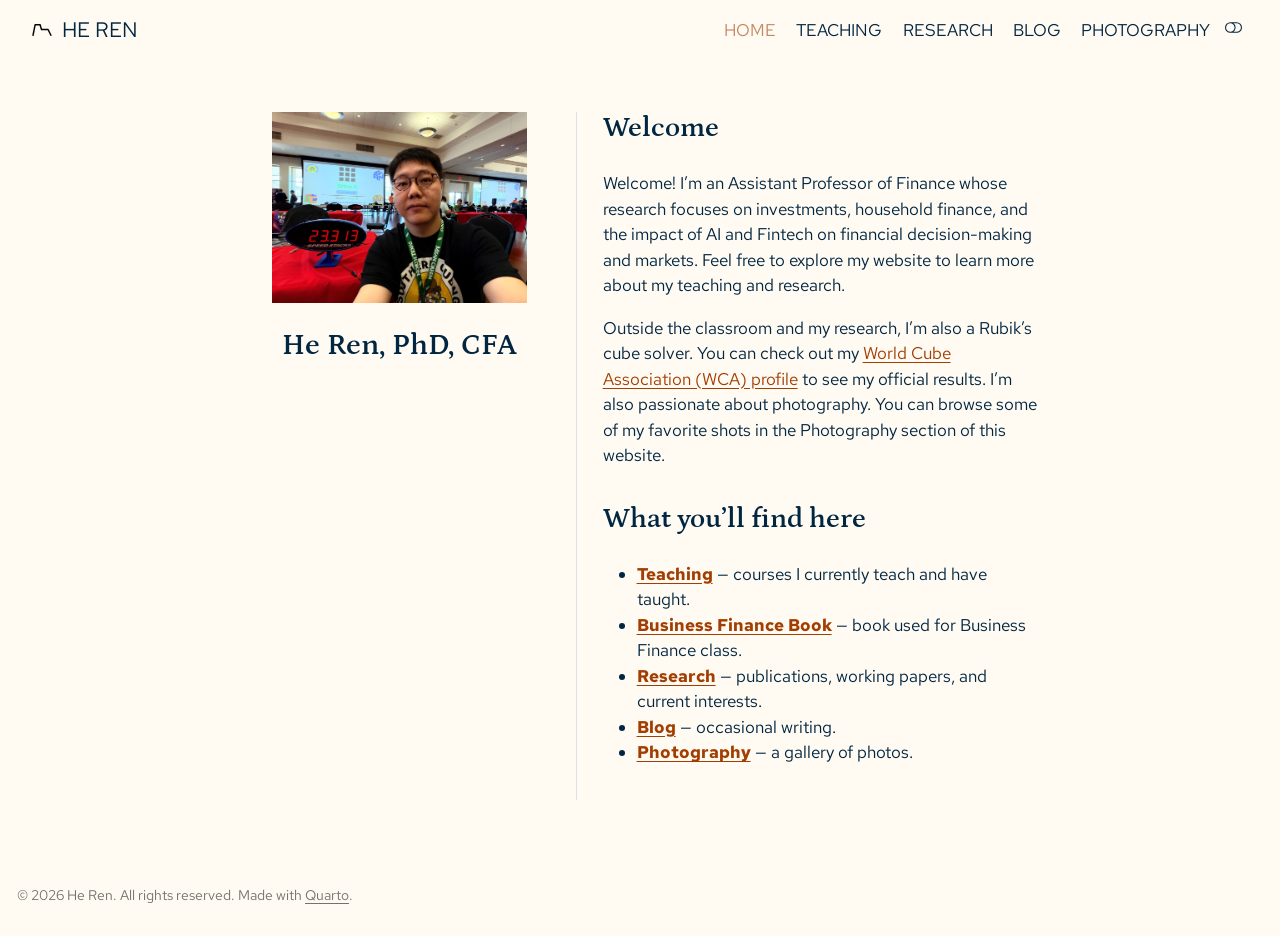
==== index.html @ 0f3c85c9 "Built site for gh-pages" ====
<!DOCTYPE html>
<html xmlns="http://www.w3.org/1999/xhtml" lang="en" xml:lang="en"><head>

<meta charset="utf-8">
<meta name="generator" content="quarto-1.9.37">

<meta name="viewport" content="width=device-width, initial-scale=1.0, user-scalable=yes">


<title>He Ren, PhD, CFA – HE REN</title>
<style>
/* Default styles provided by pandoc.
** See https://pandoc.org/MANUAL.html#variables-for-html for config info.
*/
code{white-space: pre-wrap;}
span.smallcaps{font-variant: small-caps;}
div.columns{display: flex; gap: min(4vw, 1.5em);}
div.column{flex: auto; overflow-x: auto;}
div.hanging-indent{margin-left: 1.5em; text-indent: -1.5em;}
ul.task-list{list-style: none;}
ul.task-list li input[type="checkbox"] {
  width: 0.8em;
  margin: 0 0.8em 0.2em -1em; /* quarto-specific, see https://github.com/quarto-dev/quarto-cli/issues/4556 */ 
  vertical-align: middle;
}
</style>


<script src="site_libs/quarto-nav/quarto-nav.js"></script>
<script src="site_libs/quarto-nav/headroom.min.js"></script>
<script src="site_libs/clipboard/clipboard.min.js"></script>
<script src="site_libs/quarto-search/autocomplete.umd.js"></script>
<script src="site_libs/quarto-search/fuse.min.js"></script>
<script src="site_libs/quarto-search/quarto-search.js"></script>
<meta name="quarto:offset" content="./">
<link href="./images/acorn.svg" rel="icon" type="image/svg+xml">
<script src="site_libs/quarto-html/quarto.js" type="module"></script>
<script src="site_libs/quarto-html/tabsets/tabsets.js" type="module"></script>
<script src="site_libs/quarto-html/popper.min.js"></script>
<script src="site_libs/quarto-html/tippy.umd.min.js"></script>
<link href="site_libs/quarto-html/tippy.css" rel="stylesheet">
<link href="site_libs/quarto-html/quarto-syntax-highlighting-ea02be5fc9736d5e8f5ccf4f30b91c00.css" rel="stylesheet" class="quarto-color-scheme" id="quarto-text-highlighting-styles">
<link href="site_libs/quarto-html/quarto-syntax-highlighting-dark-c8143b2d1f2b146070c8066d8497462a.css" rel="stylesheet" class="quarto-color-scheme quarto-color-alternate" id="quarto-text-highlighting-styles">
<link href="site_libs/quarto-html/quarto-syntax-highlighting-ea02be5fc9736d5e8f5ccf4f30b91c00.css" rel="stylesheet" class="quarto-color-scheme-extra" id="quarto-text-highlighting-styles">
<script src="site_libs/bootstrap/bootstrap.min.js"></script>
<link href="site_libs/bootstrap/bootstrap-icons.css" rel="stylesheet">
<link href="site_libs/bootstrap/bootstrap-c9bde5fa88a6998081a2959fd191cdcc.min.css" rel="stylesheet" append-hash="true" class="quarto-color-scheme" id="quarto-bootstrap" data-mode="light">
<link href="site_libs/bootstrap/bootstrap-dark-0ec83daf90dcb234d54368d0283687d2.min.css" rel="stylesheet" append-hash="true" class="quarto-color-scheme quarto-color-alternate" id="quarto-bootstrap" data-mode="dark">
<link href="site_libs/bootstrap/bootstrap-c9bde5fa88a6998081a2959fd191cdcc.min.css" rel="stylesheet" append-hash="true" class="quarto-color-scheme-extra" id="quarto-bootstrap" data-mode="light">
<script id="quarto-search-options" type="application/json">{
  "location": "navbar",
  "copy-button": false,
  "collapse-after": 3,
  "panel-placement": "end",
  "type": "overlay",
  "limit": 50,
  "keyboard-shortcut": [
    "f",
    "/",
    "s"
  ],
  "show-item-context": false,
  "language": {
    "search-no-results-text": "No results",
    "search-matching-documents-text": "matching documents",
    "search-copy-link-title": "Copy link to search",
    "search-hide-matches-text": "Hide additional matches",
    "search-more-match-text": "more match in this document",
    "search-more-matches-text": "more matches in this document",
    "search-clear-button-title": "Clear",
    "search-text-placeholder": "",
    "search-detached-cancel-button-title": "Cancel",
    "search-submit-button-title": "Submit",
    "search-label": "Search"
  }
}</script>
<link rel="preconnect" href="https://fonts.googleapis.com">
<link rel="preconnect" href="https://fonts.gstatic.com" crossorigin="">
<link href="https://fonts.googleapis.com/css2?family=Petrona:wght@400;500;700&amp;family=Red+Hat+Text:wght@400;500;700&amp;family=B612+Mono&amp;display=swap" rel="stylesheet">


<link rel="stylesheet" href="styles/styles.css">
</head>

<body class="nav-fixed fullcontent quarto-light"><script id="quarto-html-before-body" type="application/javascript">
    const toggleBodyColorMode = (bsSheetEl) => {
      const mode = bsSheetEl.getAttribute("data-mode");
      const bodyEl = window.document.querySelector("body");
      if (mode === "dark") {
        bodyEl.classList.add("quarto-dark");
        bodyEl.classList.remove("quarto-light");
      } else {
        bodyEl.classList.add("quarto-light");
        bodyEl.classList.remove("quarto-dark");
      }
    }
    const toggleBodyColorPrimary = () => {
      const bsSheetEl = window.document.querySelector("link#quarto-bootstrap:not([rel=disabled-stylesheet])");
      if (bsSheetEl) {
        toggleBodyColorMode(bsSheetEl);
      }
    }
    const setColorSchemeToggle = (alternate) => {
      const toggles = window.document.querySelectorAll('.quarto-color-scheme-toggle');
      for (let i=0; i < toggles.length; i++) {
        const toggle = toggles[i];
        if (toggle) {
          if (alternate) {
            toggle.classList.add("alternate");
          } else {
            toggle.classList.remove("alternate");
          }
        }
      }
    };
    const toggleColorMode = (alternate) => {
      // Switch the stylesheets
      const primaryStylesheets = window.document.querySelectorAll('link.quarto-color-scheme:not(.quarto-color-alternate)');
      const alternateStylesheets = window.document.querySelectorAll('link.quarto-color-scheme.quarto-color-alternate');
      manageTransitions('#quarto-margin-sidebar .nav-link', false);
      if (alternate) {
        // note: dark is layered on light, we don't disable primary!
        enableStylesheet(alternateStylesheets);
        for (const sheetNode of alternateStylesheets) {
          if (sheetNode.id === "quarto-bootstrap") {
            toggleBodyColorMode(sheetNode);
          }
        }
      } else {
        disableStylesheet(alternateStylesheets);
        enableStylesheet(primaryStylesheets)
        toggleBodyColorPrimary();
      }
      manageTransitions('#quarto-margin-sidebar .nav-link', true);
      // Switch the toggles
      setColorSchemeToggle(alternate)
      // Hack to workaround the fact that safari doesn't
      // properly recolor the scrollbar when toggling (#1455)
      if (navigator.userAgent.indexOf('Safari') > 0 && navigator.userAgent.indexOf('Chrome') == -1) {
        manageTransitions("body", false);
        window.scrollTo(0, 1);
        setTimeout(() => {
          window.scrollTo(0, 0);
          manageTransitions("body", true);
        }, 40);
      }
    }
    const disableStylesheet = (stylesheets) => {
      for (let i=0; i < stylesheets.length; i++) {
        const stylesheet = stylesheets[i];
        stylesheet.rel = 'disabled-stylesheet';
      }
    }
    const enableStylesheet = (stylesheets) => {
      for (let i=0; i < stylesheets.length; i++) {
        const stylesheet = stylesheets[i];
        if(stylesheet.rel !== 'stylesheet') { // for Chrome, which will still FOUC without this check
          stylesheet.rel = 'stylesheet';
        }
      }
    }
    const manageTransitions = (selector, allowTransitions) => {
      const els = window.document.querySelectorAll(selector);
      for (let i=0; i < els.length; i++) {
        const el = els[i];
        if (allowTransitions) {
          el.classList.remove('notransition');
        } else {
          el.classList.add('notransition');
        }
      }
    }
    const isFileUrl = () => {
      return window.location.protocol === 'file:';
    }
    const hasAlternateSentinel = () => {
      let styleSentinel = getColorSchemeSentinel();
      if (styleSentinel !== null) {
        return styleSentinel === "alternate";
      } else {
        return false;
      }
    }
    const setStyleSentinel = (alternate) => {
      const value = alternate ? "alternate" : "default";
      if (!isFileUrl()) {
        window.localStorage.setItem("quarto-color-scheme", value);
      } else {
        localAlternateSentinel = value;
      }
    }
    const getColorSchemeSentinel = () => {
      if (!isFileUrl()) {
        const storageValue = window.localStorage.getItem("quarto-color-scheme");
        return storageValue != null ? storageValue : localAlternateSentinel;
      } else {
        return localAlternateSentinel;
      }
    }
    const toggleGiscusIfUsed = (isAlternate, darkModeDefault) => {
      const baseTheme = document.querySelector('#giscus-base-theme')?.value ?? 'light';
      const alternateTheme = document.querySelector('#giscus-alt-theme')?.value ?? 'dark';
      let newTheme = '';
      if(authorPrefersDark) {
        newTheme = isAlternate ? baseTheme : alternateTheme;
      } else {
        newTheme = isAlternate ? alternateTheme : baseTheme;
      }
      const changeGiscusTheme = () => {
        // From: https://github.com/giscus/giscus/issues/336
        const sendMessage = (message) => {
          const iframe = document.querySelector('iframe.giscus-frame');
          if (!iframe) return;
          iframe.contentWindow.postMessage({ giscus: message }, 'https://giscus.app');
        }
        sendMessage({
          setConfig: {
            theme: newTheme
          }
        });
      }
      const isGiscussLoaded = window.document.querySelector('iframe.giscus-frame') !== null;
      if (isGiscussLoaded) {
        changeGiscusTheme();
      }
    };
    const authorPrefersDark = false;
    const darkModeDefault = authorPrefersDark;
      document.querySelector('link#quarto-text-highlighting-styles.quarto-color-scheme-extra').rel = 'disabled-stylesheet';
      document.querySelector('link#quarto-bootstrap.quarto-color-scheme-extra').rel = 'disabled-stylesheet';
    let localAlternateSentinel = darkModeDefault ? 'alternate' : 'default';
    // Dark / light mode switch
    window.quartoToggleColorScheme = () => {
      // Read the current dark / light value
      let toAlternate = !hasAlternateSentinel();
      toggleColorMode(toAlternate);
      setStyleSentinel(toAlternate);
      toggleGiscusIfUsed(toAlternate, darkModeDefault);
      window.dispatchEvent(new Event('resize'));
    };
    // Switch to dark mode if need be
    if (hasAlternateSentinel()) {
      toggleColorMode(true);
    } else {
      toggleColorMode(false);
    }
  </script>

<div id="quarto-search-results"></div>
  <header id="quarto-header" class="headroom fixed-top">
    <nav class="navbar navbar-expand-lg " data-bs-theme="dark">
      <div class="navbar-container container-fluid">
      <div class="navbar-brand-container mx-auto">
    <a href="./index.html" class="navbar-brand navbar-brand-logo">
    <img src="./images/acorn.svg" alt="" class="navbar-logo light-content">
    <img src="./images/acorn.svg" alt="" class="navbar-logo dark-content">
    </a>
    <a class="navbar-brand" href="./index.html">
    <span class="navbar-title">HE REN</span>
    </a>
  </div>
            <div id="quarto-search" class="" title="Search"></div>
          <button class="navbar-toggler" type="button" data-bs-toggle="collapse" data-bs-target="#navbarCollapse" aria-controls="navbarCollapse" role="menu" aria-expanded="false" aria-label="Toggle navigation" onclick="if (window.quartoToggleHeadroom) { window.quartoToggleHeadroom(); }">
  <span class="navbar-toggler-icon"></span>
</button>
          <div class="collapse navbar-collapse" id="navbarCollapse">
            <ul class="navbar-nav navbar-nav-scroll ms-auto">
  <li class="nav-item">
    <a class="nav-link active" href="./index.html" aria-current="page"> 
<span class="menu-text">HOME</span></a>
  </li>  
  <li class="nav-item">
    <a class="nav-link" href="./teaching.html"> 
<span class="menu-text">TEACHING</span></a>
  </li>  
  <li class="nav-item">
    <a class="nav-link" href="./research.html"> 
<span class="menu-text">RESEARCH</span></a>
  </li>  
  <li class="nav-item">
    <a class="nav-link" href="./blog/index.html"> 
<span class="menu-text">BLOG</span></a>
  </li>  
  <li class="nav-item">
    <a class="nav-link" href="./photography.html"> 
<span class="menu-text">PHOTOGRAPHY</span></a>
  </li>  
</ul>
          </div> <!-- /navcollapse -->
            <div class="quarto-navbar-tools">
  <a href="" class="quarto-color-scheme-toggle quarto-navigation-tool  px-1" onclick="window.quartoToggleColorScheme(); return false;" title="Toggle dark mode"><i class="bi"></i></a>
</div>
      </div> <!-- /container-fluid -->
    </nav>
</header>
<!-- content -->
<div id="quarto-content" class="quarto-container page-columns page-rows-contents page-layout-article page-navbar">
<!-- sidebar -->
<!-- margin-sidebar -->
    
<!-- main -->
<div class="quarto-about-trestles">
  <div class="about-entity">
    <img src="images/profile.jpeg" class="about-image
  rectangle " style="width: 15em;">
<header id="title-block-header" class="quarto-title-block default">
<div class="quarto-title">
<h1 class="title">He Ren, PhD, CFA</h1>
</div>
<div class="quarto-title-meta">
  </div>
</header>
    <div class="about-links">
  <a href="https://github.com/imrenhe" class="about-link" rel="" target="">
    <i class="bi bi-github"></i>
     <span class="about-link-text"></span>
  </a>
  <a href="https://scholar.google.com/citations?user=POuWIfYAAAAJ&amp;hl=en" class="about-link" rel="" target="">
    <i class="bi bi-mortarboard-fill"></i>
     <span class="about-link-text"></span>
  </a>
</div>
  </div>
  <div class="about-contents"><main class="content" id="quarto-document-content">

<section id="welcome" class="level2">
<h2 data-anchor-id="welcome">Welcome</h2>
<p>Welcome! I’m an Assistant Professor of Finance whose research focuses on investments, household finance, and the impact of AI and Fintech on financial decision-making and markets. Feel free to explore my website to learn more about my teaching and research.</p>
<p>Outside the classroom and my research, I’m also a Rubik’s cube solver. You can check out my <a href="https://www.worldcubeassociation.org/persons/2025RENH02" target="_blank" rel="noopener">World Cube Association (WCA) profile</a> to see my official results. I’m also passionate about photography. You can browse some of my favorite shots in the Photography section of this website.</p>
</section>
<section id="what-youll-find-here" class="level2">
<h2 data-anchor-id="what-youll-find-here">What you’ll find here</h2>
<ul>
<li><a href="./teaching.html"><strong>Teaching</strong></a> — courses I currently teach and have taught.</li>
<li><a href="https://imrenhe.github.io/fin3053-business-finance-book/" target="_blank" rel="noopener"><strong>Business Finance Book</strong></a> — book used for Business Finance class.</li>
<li><a href="./research.html"><strong>Research</strong></a> — publications, working papers, and current interests.</li>
<li><a href="./blog/index.html"><strong>Blog</strong></a> — occasional writing.</li>
<li><a href="./photography.html"><strong>Photography</strong></a> — a gallery of photos.</li>
</ul>


</section>
</main></div>
</div>
 <!-- /main -->
<script id="quarto-html-after-body" type="application/javascript">
  window.document.addEventListener("DOMContentLoaded", function (event) {
    // Ensure there is a toggle, if there isn't float one in the top right
    if (window.document.querySelector('.quarto-color-scheme-toggle') === null) {
      const a = window.document.createElement('a');
      a.classList.add('top-right');
      a.classList.add('quarto-color-scheme-toggle');
      a.href = "";
      a.onclick = function() { try { window.quartoToggleColorScheme(); } catch {} return false; };
      const i = window.document.createElement("i");
      i.classList.add('bi');
      a.appendChild(i);
      window.document.body.appendChild(a);
    }
    setColorSchemeToggle(hasAlternateSentinel())
    const isCodeAnnotation = (el) => {
      for (const clz of el.classList) {
        if (clz.startsWith('code-annotation-')) {                     
          return true;
        }
      }
      return false;
    }
    const onCopySuccess = function(e) {
      // button target
      const button = e.trigger;
      // don't keep focus
      button.blur();
      // flash "checked"
      button.classList.add('code-copy-button-checked');
      var currentTitle = button.getAttribute("title");
      button.setAttribute("title", "Copied!");
      let tooltip;
      if (window.bootstrap) {
        button.setAttribute("data-bs-toggle", "tooltip");
        button.setAttribute("data-bs-placement", "left");
        button.setAttribute("data-bs-title", "Copied!");
        tooltip = new bootstrap.Tooltip(button, 
          { trigger: "manual", 
            customClass: "code-copy-button-tooltip",
            offset: [0, -8]});
        tooltip.show();    
      }
      setTimeout(function() {
        if (tooltip) {
          tooltip.hide();
          button.removeAttribute("data-bs-title");
          button.removeAttribute("data-bs-toggle");
          button.removeAttribute("data-bs-placement");
        }
        button.setAttribute("title", currentTitle);
        button.classList.remove('code-copy-button-checked');
      }, 1000);
      // clear code selection
      e.clearSelection();
    }
    const getTextToCopy = function(trigger) {
      const outerScaffold = trigger.parentElement.cloneNode(true);
      const codeEl = outerScaffold.querySelector('code');
      for (const childEl of codeEl.children) {
        if (isCodeAnnotation(childEl)) {
          childEl.remove();
        }
      }
      return codeEl.innerText;
    }
    const clipboard = new window.ClipboardJS('.code-copy-button:not([data-in-quarto-modal])', {
      text: getTextToCopy
    });
    clipboard.on('success', onCopySuccess);
    if (window.document.getElementById('quarto-embedded-source-code-modal')) {
      const clipboardModal = new window.ClipboardJS('.code-copy-button[data-in-quarto-modal]', {
        text: getTextToCopy,
        container: window.document.getElementById('quarto-embedded-source-code-modal')
      });
      clipboardModal.on('success', onCopySuccess);
    }
      var localhostRegex = new RegExp(/^(?:http|https):\/\/localhost\:?[0-9]*\//);
      var mailtoRegex = new RegExp(/^mailto:/);
        var filterRegex = new RegExp("https:\/\/imrenhe\.github\.io");
      var isInternal = (href) => {
          return filterRegex.test(href) || localhostRegex.test(href) || mailtoRegex.test(href);
      }
      // Inspect non-navigation links and adorn them if external
     var links = window.document.querySelectorAll('a[href]:not(.nav-link):not(.navbar-brand):not(.toc-action):not(.sidebar-link):not(.sidebar-item-toggle):not(.pagination-link):not(.no-external):not([aria-hidden]):not(.dropdown-item):not(.quarto-navigation-tool):not(.about-link)');
      for (var i=0; i<links.length; i++) {
        const link = links[i];
        if (!isInternal(link.href)) {
          // undo the damage that might have been done by quarto-nav.js in the case of
          // links that we want to consider external
          if (link.dataset.originalHref !== undefined) {
            link.href = link.dataset.originalHref;
          }
        }
      }
    function tippyHover(el, contentFn, onTriggerFn, onUntriggerFn) {
      const config = {
        allowHTML: true,
        maxWidth: 500,
        delay: 100,
        arrow: false,
        appendTo: function(el) {
            return el.parentElement;
        },
        interactive: true,
        interactiveBorder: 10,
        theme: 'quarto',
        placement: 'bottom-start',
      };
      if (contentFn) {
        config.content = contentFn;
      }
      if (onTriggerFn) {
        config.onTrigger = onTriggerFn;
      }
      if (onUntriggerFn) {
        config.onUntrigger = onUntriggerFn;
      }
      window.tippy(el, config); 
    }
    const noterefs = window.document.querySelectorAll('a[role="doc-noteref"]');
    for (var i=0; i<noterefs.length; i++) {
      const ref = noterefs[i];
      tippyHover(ref, function() {
        // use id or data attribute instead here
        let href = ref.getAttribute('data-footnote-href') || ref.getAttribute('href');
        try { href = new URL(href).hash; } catch {}
        const id = href.replace(/^#\/?/, "");
        const note = window.document.getElementById(id);
        if (note) {
          return note.innerHTML;
        } else {
          return "";
        }
      });
    }
    const xrefs = window.document.querySelectorAll('a.quarto-xref');
    const processXRef = (id, note) => {
      // Strip column container classes
      const stripColumnClz = (el) => {
        el.classList.remove("page-full", "page-columns");
        if (el.children) {
          for (const child of el.children) {
            stripColumnClz(child);
          }
        }
      }
      stripColumnClz(note)
      if (id === null || id.startsWith('sec-')) {
        // Special case sections, only their first couple elements
        const container = document.createElement("div");
        if (note.children && note.children.length > 2) {
          container.appendChild(note.children[0].cloneNode(true));
          for (let i = 1; i < note.children.length; i++) {
            const child = note.children[i];
            if (child.tagName === "P" && child.innerText === "") {
              continue;
            } else {
              container.appendChild(child.cloneNode(true));
              break;
            }
          }
          if (window.Quarto?.typesetMath) {
            window.Quarto.typesetMath(container);
          }
          return container.innerHTML
        } else {
          if (window.Quarto?.typesetMath) {
            window.Quarto.typesetMath(note);
          }
          return note.innerHTML;
        }
      } else {
        // Remove any anchor links if they are present
        const anchorLink = note.querySelector('a.anchorjs-link');
        if (anchorLink) {
          anchorLink.remove();
        }
        if (window.Quarto?.typesetMath) {
          window.Quarto.typesetMath(note);
        }
        if (note.classList.contains("callout")) {
          return note.outerHTML;
        } else {
          return note.innerHTML;
        }
      }
    }
    for (var i=0; i<xrefs.length; i++) {
      const xref = xrefs[i];
      tippyHover(xref, undefined, function(instance) {
        instance.disable();
        let url = xref.getAttribute('href');
        let hash = undefined; 
        if (url.startsWith('#')) {
          hash = url;
        } else {
          try { hash = new URL(url).hash; } catch {}
        }
        if (hash) {
          const id = hash.replace(/^#\/?/, "");
          const note = window.document.getElementById(id);
          if (note !== null) {
            try {
              const html = processXRef(id, note.cloneNode(true));
              instance.setContent(html);
            } finally {
              instance.enable();
              instance.show();
            }
          } else {
            // See if we can fetch this
            fetch(url.split('#')[0])
            .then(res => res.text())
            .then(html => {
              const parser = new DOMParser();
              const htmlDoc = parser.parseFromString(html, "text/html");
              const note = htmlDoc.getElementById(id);
              if (note !== null) {
                const html = processXRef(id, note);
                instance.setContent(html);
              } 
            }).finally(() => {
              instance.enable();
              instance.show();
            });
          }
        } else {
          // See if we can fetch a full url (with no hash to target)
          // This is a special case and we should probably do some content thinning / targeting
          fetch(url)
          .then(res => res.text())
          .then(html => {
            const parser = new DOMParser();
            const htmlDoc = parser.parseFromString(html, "text/html");
            const note = htmlDoc.querySelector('main.content');
            if (note !== null) {
              // This should only happen for chapter cross references
              // (since there is no id in the URL)
              // remove the first header
              if (note.children.length > 0 && note.children[0].tagName === "HEADER") {
                note.children[0].remove();
              }
              const html = processXRef(null, note);
              instance.setContent(html);
            } 
          }).finally(() => {
            instance.enable();
            instance.show();
          });
        }
      }, function(instance) {
      });
    }
        let selectedAnnoteEl;
        const selectorForAnnotation = ( cell, annotation) => {
          let cellAttr = 'data-code-cell="' + cell + '"';
          let lineAttr = 'data-code-annotation="' +  annotation + '"';
          const selector = 'span[' + cellAttr + '][' + lineAttr + ']';
          return selector;
        }
        const selectCodeLines = (annoteEl) => {
          const doc = window.document;
          const targetCell = annoteEl.getAttribute("data-target-cell");
          const targetAnnotation = annoteEl.getAttribute("data-target-annotation");
          const annoteSpan = window.document.querySelector(selectorForAnnotation(targetCell, targetAnnotation));
          const lines = annoteSpan.getAttribute("data-code-lines").split(",");
          const lineIds = lines.map((line) => {
            return targetCell + "-" + line;
          })
          let top = null;
          let height = null;
          let parent = null;
          if (lineIds.length > 0) {
              //compute the position of the single el (top and bottom and make a div)
              const el = window.document.getElementById(lineIds[0]);
              top = el.offsetTop;
              height = el.offsetHeight;
              parent = el.parentElement.parentElement;
            if (lineIds.length > 1) {
              const lastEl = window.document.getElementById(lineIds[lineIds.length - 1]);
              const bottom = lastEl.offsetTop + lastEl.offsetHeight;
              height = bottom - top;
            }
            if (top !== null && height !== null && parent !== null) {
              // cook up a div (if necessary) and position it 
              let div = window.document.getElementById("code-annotation-line-highlight");
              if (div === null) {
                div = window.document.createElement("div");
                div.setAttribute("id", "code-annotation-line-highlight");
                div.style.position = 'absolute';
                parent.appendChild(div);
              }
              div.style.top = top - 2 + "px";
              div.style.height = height + 4 + "px";
              div.style.left = 0;
              let gutterDiv = window.document.getElementById("code-annotation-line-highlight-gutter");
              if (gutterDiv === null) {
                gutterDiv = window.document.createElement("div");
                gutterDiv.setAttribute("id", "code-annotation-line-highlight-gutter");
                gutterDiv.style.position = 'absolute';
                const codeCell = window.document.getElementById(targetCell);
                const gutter = codeCell.querySelector('.code-annotation-gutter');
                gutter.appendChild(gutterDiv);
              }
              gutterDiv.style.top = top - 2 + "px";
              gutterDiv.style.height = height + 4 + "px";
            }
            selectedAnnoteEl = annoteEl;
          }
        };
        const unselectCodeLines = () => {
          const elementsIds = ["code-annotation-line-highlight", "code-annotation-line-highlight-gutter"];
          elementsIds.forEach((elId) => {
            const div = window.document.getElementById(elId);
            if (div) {
              div.remove();
            }
          });
          selectedAnnoteEl = undefined;
        };
          // Handle positioning of the toggle
      window.addEventListener(
        "resize",
        throttle(() => {
          elRect = undefined;
          if (selectedAnnoteEl) {
            selectCodeLines(selectedAnnoteEl);
          }
        }, 10)
      );
      function throttle(fn, ms) {
      let throttle = false;
      let timer;
        return (...args) => {
          if(!throttle) { // first call gets through
              fn.apply(this, args);
              throttle = true;
          } else { // all the others get throttled
              if(timer) clearTimeout(timer); // cancel #2
              timer = setTimeout(() => {
                fn.apply(this, args);
                timer = throttle = false;
              }, ms);
          }
        };
      }
        // Attach click handler to the DT
        const annoteDls = window.document.querySelectorAll('dt[data-target-cell]');
        for (const annoteDlNode of annoteDls) {
          annoteDlNode.addEventListener('click', (event) => {
            const clickedEl = event.target;
            if (clickedEl !== selectedAnnoteEl) {
              unselectCodeLines();
              const activeEl = window.document.querySelector('dt[data-target-cell].code-annotation-active');
              if (activeEl) {
                activeEl.classList.remove('code-annotation-active');
              }
              selectCodeLines(clickedEl);
              clickedEl.classList.add('code-annotation-active');
            } else {
              // Unselect the line
              unselectCodeLines();
              clickedEl.classList.remove('code-annotation-active');
            }
          });
        }
    const findCites = (el) => {
      const parentEl = el.parentElement;
      if (parentEl) {
        const cites = parentEl.dataset.cites;
        if (cites) {
          return {
            el,
            cites: cites.split(' ')
          };
        } else {
          return findCites(el.parentElement)
        }
      } else {
        return undefined;
      }
    };
    var bibliorefs = window.document.querySelectorAll('a[role="doc-biblioref"]');
    for (var i=0; i<bibliorefs.length; i++) {
      const ref = bibliorefs[i];
      const citeInfo = findCites(ref);
      if (citeInfo) {
        tippyHover(citeInfo.el, function() {
          var popup = window.document.createElement('div');
          citeInfo.cites.forEach(function(cite) {
            var citeDiv = window.document.createElement('div');
            citeDiv.classList.add('hanging-indent');
            citeDiv.classList.add('csl-entry');
            var biblioDiv = window.document.getElementById('ref-' + cite);
            if (biblioDiv) {
              citeDiv.innerHTML = biblioDiv.innerHTML;
            }
            popup.appendChild(citeDiv);
          });
          return popup.innerHTML;
        });
      }
    }
  });
  </script>
</div> <!-- /content -->
<footer class="footer">
  <div class="nav-footer">
    <div class="nav-footer-left">
<p>© 2026 He Ren. All rights reserved. Made with <a href="https://quarto.org">Quarto</a>.</p>
</div>   
    <div class="nav-footer-center">
      &nbsp;
    </div>
    <div class="nav-footer-right">
      <ul class="footer-items list-unstyled">
    <li class="nav-item compact">
    <a class="nav-link" href="https://github.com/imrenhe">
      <i class="bi bi-github" role="img">
</i> 
    </a>
  </li>  
    <li class="nav-item compact">
    <a class="nav-link" href="https://scholar.google.com/citations?user=POuWIfYAAAAJ&amp;hl=en">
      <i class="bi bi-mortarboard-fill" role="img">
</i> 
    </a>
  </li>  
</ul>
    </div>
  </div>
</footer>




</body></html>
---- site_libs/quarto-html/tippy.css ----
.tippy-box[data-animation=fade][data-state=hidden]{opacity:0}[data-tippy-root]{max-width:calc(100vw - 10px)}.tippy-box{position:relative;background-color:#333;color:#fff;border-radius:4px;font-size:14px;line-height:1.4;white-space:normal;outline:0;transition-property:transform,visibility,opacity}.tippy-box[data-placement^=top]>.tippy-arrow{bottom:0}.tippy-box[data-placement^=top]>.tippy-arrow:before{bottom:-7px;left:0;border-width:8px 8px 0;border-top-color:initial;transform-origin:center top}.tippy-box[data-placement^=bottom]>.tippy-arrow{top:0}.tippy-box[data-placement^=bottom]>.tippy-arrow:before{top:-7px;left:0;border-width:0 8px 8px;border-bottom-color:initial;transform-origin:center bottom}.tippy-box[data-placement^=left]>.tippy-arrow{right:0}.tippy-box[data-placement^=left]>.tippy-arrow:before{border-width:8px 0 8px 8px;border-left-color:initial;right:-7px;transform-origin:center left}.tippy-box[data-placement^=right]>.tippy-arrow{left:0}.tippy-box[data-placement^=right]>.tippy-arrow:before{left:-7px;border-width:8px 8px 8px 0;border-right-color:initial;transform-origin:center right}.tippy-box[data-inertia][data-state=visible]{transition-timing-function:cubic-bezier(.54,1.5,.38,1.11)}.tippy-arrow{width:16px;height:16px;color:#333}.tippy-arrow:before{content:"";position:absolute;border-color:transparent;border-style:solid}.tippy-content{position:relative;padding:5px 9px;z-index:1}
---- site_libs/quarto-html/quarto-syntax-highlighting-ea02be5fc9736d5e8f5ccf4f30b91c00.css ----
/* quarto syntax highlight colors */
:root {
  --quarto-hl-ot-color: #003B4F;
  --quarto-hl-at-color: #657422;
  --quarto-hl-ss-color: #20794D;
  --quarto-hl-an-color: #5E5E5E;
  --quarto-hl-fu-color: #4758AB;
  --quarto-hl-st-color: #20794D;
  --quarto-hl-cf-color: #003B4F;
  --quarto-hl-op-color: #5E5E5E;
  --quarto-hl-er-color: #AD0000;
  --quarto-hl-bn-color: #AD0000;
  --quarto-hl-al-color: #AD0000;
  --quarto-hl-va-color: #111111;
  --quarto-hl-bu-color: inherit;
  --quarto-hl-ex-color: inherit;
  --quarto-hl-pp-color: #AD0000;
  --quarto-hl-in-color: #5E5E5E;
  --quarto-hl-vs-color: #20794D;
  --quarto-hl-wa-color: #5E5E5E;
  --quarto-hl-do-color: #5E5E5E;
  --quarto-hl-im-color: #00769E;
  --quarto-hl-ch-color: #20794D;
  --quarto-hl-dt-color: #AD0000;
  --quarto-hl-fl-color: #AD0000;
  --quarto-hl-co-color: #5E5E5E;
  --quarto-hl-cv-color: #5E5E5E;
  --quarto-hl-cn-color: #8f5902;
  --quarto-hl-sc-color: #5E5E5E;
  --quarto-hl-dv-color: #AD0000;
  --quarto-hl-kw-color: #003B4F;
}

/* other quarto variables */
:root {
  --quarto-font-monospace: "B612 Mono", SFMono-Regular, Menlo, Monaco, Consolas, "Liberation Mono", "Courier New", monospace;
}

/* syntax highlight based on Pandoc's rules */
pre > code.sourceCode > span {
  color: #003B4F;
}

code.sourceCode > span {
  color: #003B4F;
}

div.sourceCode,
div.sourceCode pre.sourceCode {
  color: #003B4F;
}

/* Normal */
code span {
  color: #003B4F;
}

/* Alert */
code span.al {
  color: #AD0000;
  font-style: inherit;
}

/* Annotation */
code span.an {
  color: #5E5E5E;
  font-style: inherit;
}

/* Attribute */
code span.at {
  color: #657422;
  font-style: inherit;
}

/* BaseN */
code span.bn {
  color: #AD0000;
  font-style: inherit;
}

/* BuiltIn */
code span.bu {
  font-style: inherit;
}

/* ControlFlow */
code span.cf {
  color: #003B4F;
  font-weight: bold;
  font-style: inherit;
}

/* Char */
code span.ch {
  color: #20794D;
  font-style: inherit;
}

/* Constant */
code span.cn {
  color: #8f5902;
  font-style: inherit;
}

/* Comment */
code span.co {
  color: #5E5E5E;
  font-style: inherit;
}

/* CommentVar */
code span.cv {
  color: #5E5E5E;
  font-style: italic;
}

/* Documentation */
code span.do {
  color: #5E5E5E;
  font-style: italic;
}

/* DataType */
code span.dt {
  color: #AD0000;
  font-style: inherit;
}

/* DecVal */
code span.dv {
  color: #AD0000;
  font-style: inherit;
}

/* Error */
code span.er {
  color: #AD0000;
  font-style: inherit;
}

/* Extension */
code span.ex {
  font-style: inherit;
}

/* Float */
code span.fl {
  color: #AD0000;
  font-style: inherit;
}

/* Function */
code span.fu {
  color: #4758AB;
  font-style: inherit;
}

/* Import */
code span.im {
  color: #00769E;
  font-style: inherit;
}

/* Information */
code span.in {
  color: #5E5E5E;
  font-style: inherit;
}

/* Keyword */
code span.kw {
  color: #003B4F;
  font-weight: bold;
  font-style: inherit;
}

/* Operator */
code span.op {
  color: #5E5E5E;
  font-style: inherit;
}

/* Other */
code span.ot {
  color: #003B4F;
  font-style: inherit;
}

/* Preprocessor */
code span.pp {
  color: #AD0000;
  font-style: inherit;
}

/* SpecialChar */
code span.sc {
  color: #5E5E5E;
  font-style: inherit;
}

/* SpecialString */
code span.ss {
  color: #20794D;
  font-style: inherit;
}

/* String */
code span.st {
  color: #20794D;
  font-style: inherit;
}

/* Variable */
code span.va {
  color: #111111;
  font-style: inherit;
}

/* VerbatimString */
code span.vs {
  color: #20794D;
  font-style: inherit;
}

/* Warning */
code span.wa {
  color: #5E5E5E;
  font-style: italic;
}

.prevent-inlining {
  content: "</";
}

/*# sourceMappingURL=5ce1bf2996f1b8ccde331d982dfeb5d2.css.map */
---- site_libs/quarto-html/quarto-syntax-highlighting-dark-c8143b2d1f2b146070c8066d8497462a.css ----
/* quarto syntax highlight colors */
:root {
  --quarto-hl-al-color: #f07178;
  --quarto-hl-an-color: #d4d0ab;
  --quarto-hl-at-color: #00e0e0;
  --quarto-hl-bn-color: #d4d0ab;
  --quarto-hl-bu-color: #abe338;
  --quarto-hl-ch-color: #abe338;
  --quarto-hl-co-color: #f8f8f2;
  --quarto-hl-cv-color: #ffd700;
  --quarto-hl-cn-color: #ffd700;
  --quarto-hl-cf-color: #ffa07a;
  --quarto-hl-dt-color: #ffa07a;
  --quarto-hl-dv-color: #d4d0ab;
  --quarto-hl-do-color: #f8f8f2;
  --quarto-hl-er-color: #f07178;
  --quarto-hl-ex-color: #00e0e0;
  --quarto-hl-fl-color: #d4d0ab;
  --quarto-hl-fu-color: #ffa07a;
  --quarto-hl-im-color: #abe338;
  --quarto-hl-in-color: #d4d0ab;
  --quarto-hl-kw-color: #ffa07a;
  --quarto-hl-op-color: #ffa07a;
  --quarto-hl-ot-color: #00e0e0;
  --quarto-hl-pp-color: #dcc6e0;
  --quarto-hl-re-color: #00e0e0;
  --quarto-hl-sc-color: #abe338;
  --quarto-hl-ss-color: #abe338;
  --quarto-hl-st-color: #abe338;
  --quarto-hl-va-color: #00e0e0;
  --quarto-hl-vs-color: #abe338;
  --quarto-hl-wa-color: #dcc6e0;
}

/* other quarto variables */
:root {
  --quarto-font-monospace: "B612 Mono", SFMono-Regular, Menlo, Monaco, Consolas, "Liberation Mono", "Courier New", monospace;
}

/* syntax highlight based on Pandoc's rules */
pre > code.sourceCode > span {
  color: #f8f8f2;
}

code.sourceCode > span {
  color: #f8f8f2;
}

div.sourceCode,
div.sourceCode pre.sourceCode {
  color: #f8f8f2;
}

/* Normal */
code span {
  color: #f8f8f2;
}

/* Alert */
code span.al {
  color: #f07178;
}

/* Annotation */
code span.an {
  color: #d4d0ab;
}

/* Attribute */
code span.at {
  color: #00e0e0;
}

/* BaseN */
code span.bn {
  color: #d4d0ab;
}

/* BuiltIn */
code span.bu {
  color: #abe338;
}

/* ControlFlow */
code span.cf {
  font-weight: bold;
  color: #ffa07a;
}

/* Char */
code span.ch {
  color: #abe338;
}

/* Constant */
code span.cn {
  color: #ffd700;
}

/* Comment */
code span.co {
  font-style: italic;
  color: #f8f8f2;
}

/* CommentVar */
code span.cv {
  color: #ffd700;
}

/* Documentation */
code span.do {
  color: #f8f8f2;
}

/* DataType */
code span.dt {
  color: #ffa07a;
}

/* DecVal */
code span.dv {
  color: #d4d0ab;
}

/* Error */
code span.er {
  color: #f07178;
  text-decoration: underline;
}

/* Extension */
code span.ex {
  font-weight: bold;
  color: #00e0e0;
}

/* Float */
code span.fl {
  color: #d4d0ab;
}

/* Function */
code span.fu {
  color: #ffa07a;
}

/* Import */
code span.im {
  color: #abe338;
}

/* Information */
code span.in {
  color: #d4d0ab;
}

/* Keyword */
code span.kw {
  font-weight: bold;
  color: #ffa07a;
}

/* Operator */
code span.op {
  color: #ffa07a;
}

/* Other */
code span.ot {
  color: #00e0e0;
}

/* Preprocessor */
code span.pp {
  color: #dcc6e0;
}

/* RegionMarker */
code span.re {
  background-color: #f8f8f2;
  color: #00e0e0;
}

/* SpecialChar */
code span.sc {
  color: #abe338;
}

/* SpecialString */
code span.ss {
  color: #abe338;
}

/* String */
code span.st {
  color: #abe338;
}

/* Variable */
code span.va {
  color: #00e0e0;
}

/* VerbatimString */
code span.vs {
  color: #abe338;
}

/* Warning */
code span.wa {
  color: #dcc6e0;
}

.prevent-inlining {
  content: "</";
}

/*# sourceMappingURL=4d133cf2cda309738d795a79fe86da3e.css.map */
---- site_libs/quarto-html/quarto-syntax-highlighting-ea02be5fc9736d5e8f5ccf4f30b91c00.css ----
/* quarto syntax highlight colors */
:root {
  --quarto-hl-ot-color: #003B4F;
  --quarto-hl-at-color: #657422;
  --quarto-hl-ss-color: #20794D;
  --quarto-hl-an-color: #5E5E5E;
  --quarto-hl-fu-color: #4758AB;
  --quarto-hl-st-color: #20794D;
  --quarto-hl-cf-color: #003B4F;
  --quarto-hl-op-color: #5E5E5E;
  --quarto-hl-er-color: #AD0000;
  --quarto-hl-bn-color: #AD0000;
  --quarto-hl-al-color: #AD0000;
  --quarto-hl-va-color: #111111;
  --quarto-hl-bu-color: inherit;
  --quarto-hl-ex-color: inherit;
  --quarto-hl-pp-color: #AD0000;
  --quarto-hl-in-color: #5E5E5E;
  --quarto-hl-vs-color: #20794D;
  --quarto-hl-wa-color: #5E5E5E;
  --quarto-hl-do-color: #5E5E5E;
  --quarto-hl-im-color: #00769E;
  --quarto-hl-ch-color: #20794D;
  --quarto-hl-dt-color: #AD0000;
  --quarto-hl-fl-color: #AD0000;
  --quarto-hl-co-color: #5E5E5E;
  --quarto-hl-cv-color: #5E5E5E;
  --quarto-hl-cn-color: #8f5902;
  --quarto-hl-sc-color: #5E5E5E;
  --quarto-hl-dv-color: #AD0000;
  --quarto-hl-kw-color: #003B4F;
}

/* other quarto variables */
:root {
  --quarto-font-monospace: "B612 Mono", SFMono-Regular, Menlo, Monaco, Consolas, "Liberation Mono", "Courier New", monospace;
}

/* syntax highlight based on Pandoc's rules */
pre > code.sourceCode > span {
  color: #003B4F;
}

code.sourceCode > span {
  color: #003B4F;
}

div.sourceCode,
div.sourceCode pre.sourceCode {
  color: #003B4F;
}

/* Normal */
code span {
  color: #003B4F;
}

/* Alert */
code span.al {
  color: #AD0000;
  font-style: inherit;
}

/* Annotation */
code span.an {
  color: #5E5E5E;
  font-style: inherit;
}

/* Attribute */
code span.at {
  color: #657422;
  font-style: inherit;
}

/* BaseN */
code span.bn {
  color: #AD0000;
  font-style: inherit;
}

/* BuiltIn */
code span.bu {
  font-style: inherit;
}

/* ControlFlow */
code span.cf {
  color: #003B4F;
  font-weight: bold;
  font-style: inherit;
}

/* Char */
code span.ch {
  color: #20794D;
  font-style: inherit;
}

/* Constant */
code span.cn {
  color: #8f5902;
  font-style: inherit;
}

/* Comment */
code span.co {
  color: #5E5E5E;
  font-style: inherit;
}

/* CommentVar */
code span.cv {
  color: #5E5E5E;
  font-style: italic;
}

/* Documentation */
code span.do {
  color: #5E5E5E;
  font-style: italic;
}

/* DataType */
code span.dt {
  color: #AD0000;
  font-style: inherit;
}

/* DecVal */
code span.dv {
  color: #AD0000;
  font-style: inherit;
}

/* Error */
code span.er {
  color: #AD0000;
  font-style: inherit;
}

/* Extension */
code span.ex {
  font-style: inherit;
}

/* Float */
code span.fl {
  color: #AD0000;
  font-style: inherit;
}

/* Function */
code span.fu {
  color: #4758AB;
  font-style: inherit;
}

/* Import */
code span.im {
  color: #00769E;
  font-style: inherit;
}

/* Information */
code span.in {
  color: #5E5E5E;
  font-style: inherit;
}

/* Keyword */
code span.kw {
  color: #003B4F;
  font-weight: bold;
  font-style: inherit;
}

/* Operator */
code span.op {
  color: #5E5E5E;
  font-style: inherit;
}

/* Other */
code span.ot {
  color: #003B4F;
  font-style: inherit;
}

/* Preprocessor */
code span.pp {
  color: #AD0000;
  font-style: inherit;
}

/* SpecialChar */
code span.sc {
  color: #5E5E5E;
  font-style: inherit;
}

/* SpecialString */
code span.ss {
  color: #20794D;
  font-style: inherit;
}

/* String */
code span.st {
  color: #20794D;
  font-style: inherit;
}

/* Variable */
code span.va {
  color: #111111;
  font-style: inherit;
}

/* VerbatimString */
code span.vs {
  color: #20794D;
  font-style: inherit;
}

/* Warning */
code span.wa {
  color: #5E5E5E;
  font-style: italic;
}

.prevent-inlining {
  content: "</";
}

/*# sourceMappingURL=5ce1bf2996f1b8ccde331d982dfeb5d2.css.map */
---- styles/styles.css ----
/* Custom styles. Add overrides for the cosmo theme here as the site grows. */

/* Render the profile photo as SDR — the source JPEG carries an HDR gain map. */
.about-image {
  dynamic-range-limit: standard;
}

/* Shrink the title on the home (about-trestles) page so the credentials line fits nicely. */
body:has(.quarto-about-trestles) #title-block-header h1.title {
  font-size: 1.75rem;
}

/* Keep the about-page icon links on a single row at narrow widths.
   Quarto's about-trestles flips the links container to column at < lg. */
@media screen and (max-width: 991.98px) {
  .about-entity .about-links {
    flex-direction: row !important;
    justify-content: center !important;
  }
}
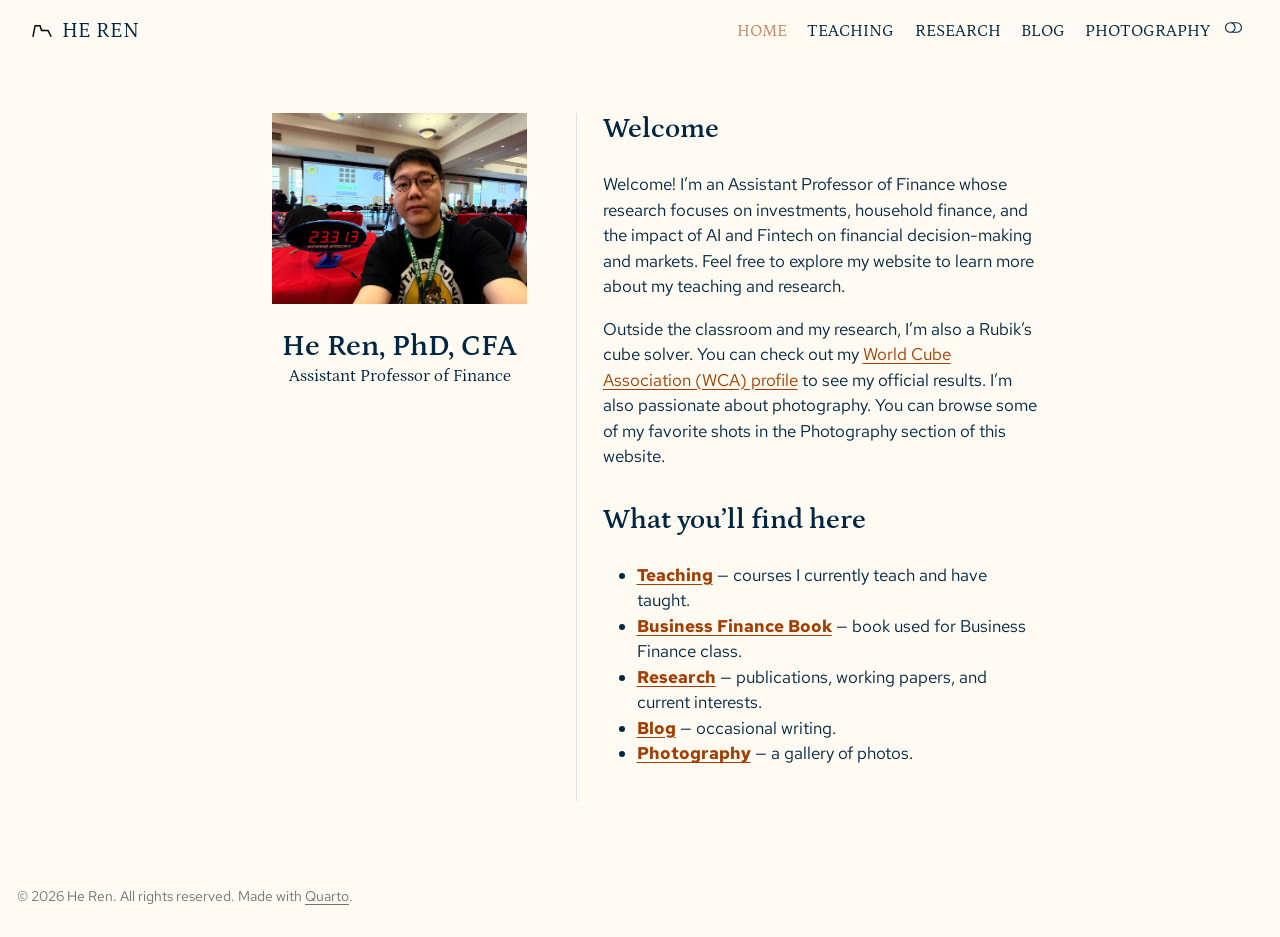
==== commit 0e28e826: "Built site for gh-pages" ====
--- a/index.html
+++ b/index.html
@@ -6,6 +6,7 @@
 
 <meta name="viewport" content="width=device-width, initial-scale=1.0, user-scalable=yes">
 
+<meta name="description" content="Assistant Professor of Finance">
 
 <title>He Ren, PhD, CFA – HE REN</title>
 <style>
@@ -80,6 +81,11 @@
 
 
 <link rel="stylesheet" href="styles/styles.css">
+<meta name="twitter:title" content="He Ren, PhD, CFA – HE REN">
+<meta name="twitter:description" content="Assistant Professor of Finance">
+<meta name="twitter:image" content="https://imrenhe.github.io/images/profile.jpeg">
+<meta name="twitter:image:alt" content="He Ren">
+<meta name="twitter:card" content="summary_large_image">
 </head>
 
 <body class="nav-fixed fullcontent quarto-light"><script id="quarto-html-before-body" type="application/javascript">
@@ -307,12 +313,21 @@
 <div class="quarto-title">
 <h1 class="title">He Ren, PhD, CFA</h1>
 </div>
+<div>
+  <div class="description">
+    Assistant Professor of Finance
+  </div>
+</div>
 <div class="quarto-title-meta">
   </div>
 </header>
     <div class="about-links">
   <a href="https://github.com/imrenhe" class="about-link" rel="" target="">
     <i class="bi bi-github"></i>
+     <span class="about-link-text"></span>
+  </a>
+  <a href="https://www.linkedin.com/in/imrenhe/" class="about-link" rel="" target="">
+    <i class="bi bi-linkedin"></i>
      <span class="about-link-text"></span>
   </a>
   <a href="https://scholar.google.com/citations?user=POuWIfYAAAAJ&amp;hl=en" class="about-link" rel="" target="">
@@ -767,6 +782,12 @@
     </a>
   </li>  
     <li class="nav-item compact">
+    <a class="nav-link" href="https://www.linkedin.com/in/imrenhe/">
+      <i class="bi bi-linkedin" role="img">
+</i> 
+    </a>
+  </li>  
+    <li class="nav-item compact">
     <a class="nav-link" href="https://scholar.google.com/citations?user=POuWIfYAAAAJ&amp;hl=en">
       <i class="bi bi-mortarboard-fill" role="img">
 </i> 
--- a/styles/styles.css
+++ b/styles/styles.css
@@ -10,6 +10,19 @@
   font-size: 1.75rem;
 }
 
+/* Use the headings font (Petrona) for the about-page description/subtitle. */
+body:has(.quarto-about-trestles) #title-block-header .subtitle,
+body:has(.quarto-about-trestles) #title-block-header .lead,
+body:has(.quarto-about-trestles) #title-block-header .description {
+  font-family: "Petrona", Georgia, serif;
+}
+
+/* Use Petrona for the navbar title and navigation links. */
+.navbar .navbar-title,
+.navbar .nav-link {
+  font-family: "Petrona", Georgia, serif;
+}
+
 /* Keep the about-page icon links on a single row at narrow widths.
    Quarto's about-trestles flips the links container to column at < lg. */
 @media screen and (max-width: 991.98px) {
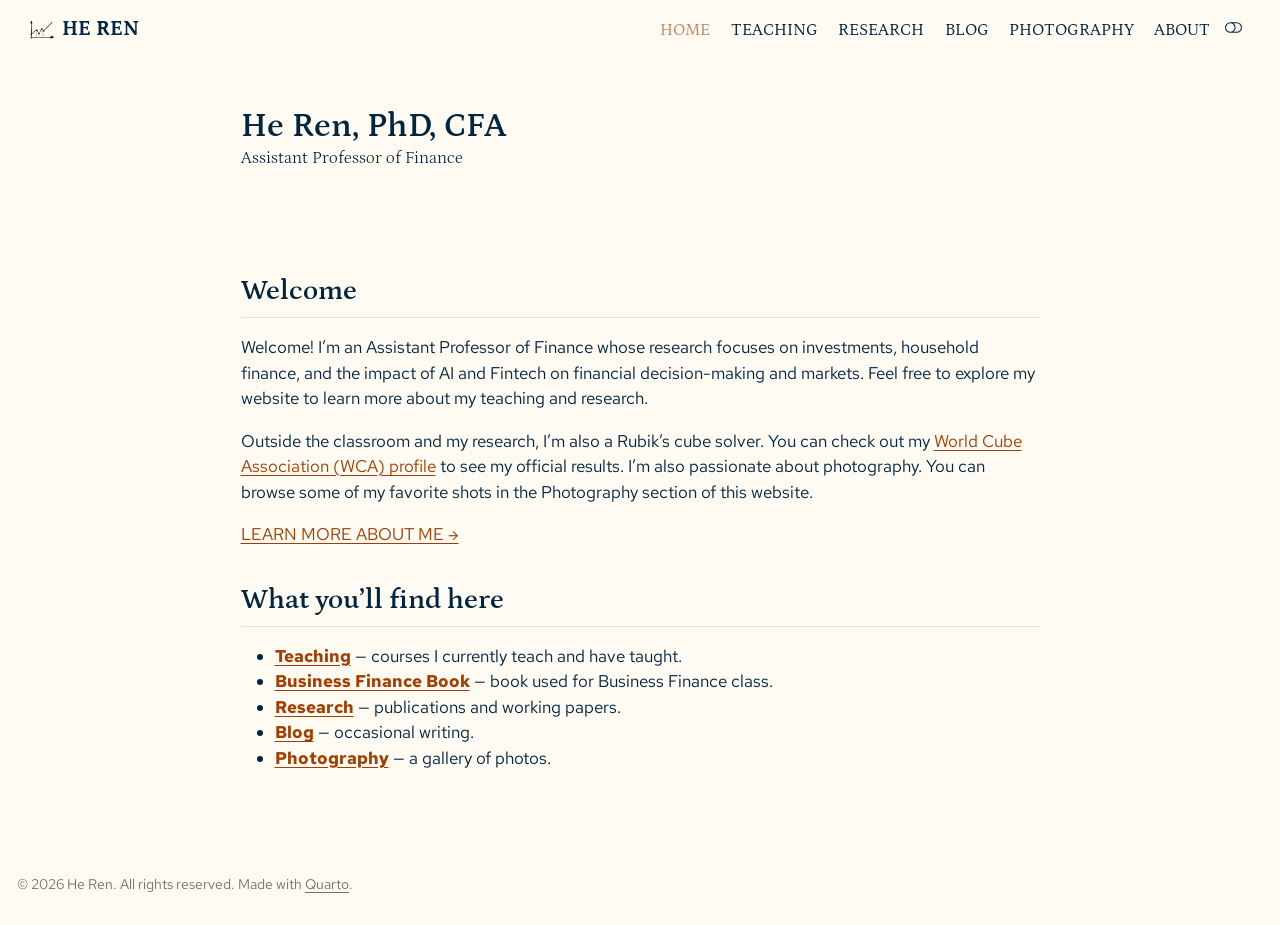
==== commit c3c3c0aa: "Built site for gh-pages" ====
--- a/index.html
+++ b/index.html
@@ -34,11 +34,12 @@
 <script src="site_libs/quarto-search/fuse.min.js"></script>
 <script src="site_libs/quarto-search/quarto-search.js"></script>
 <meta name="quarto:offset" content="./">
-<link href="./images/acorn.svg" rel="icon" type="image/svg+xml">
+<link href="./images/stock-2.svg" rel="icon" type="image/svg+xml">
 <script src="site_libs/quarto-html/quarto.js" type="module"></script>
 <script src="site_libs/quarto-html/tabsets/tabsets.js" type="module"></script>
 <script src="site_libs/quarto-html/popper.min.js"></script>
 <script src="site_libs/quarto-html/tippy.umd.min.js"></script>
+<script src="site_libs/quarto-html/anchor.min.js"></script>
 <link href="site_libs/quarto-html/tippy.css" rel="stylesheet">
 <link href="site_libs/quarto-html/quarto-syntax-highlighting-ea02be5fc9736d5e8f5ccf4f30b91c00.css" rel="stylesheet" class="quarto-color-scheme" id="quarto-text-highlighting-styles">
 <link href="site_libs/quarto-html/quarto-syntax-highlighting-dark-c8143b2d1f2b146070c8066d8497462a.css" rel="stylesheet" class="quarto-color-scheme quarto-color-alternate" id="quarto-text-highlighting-styles">
@@ -81,7 +82,7 @@
 
 
 <link rel="stylesheet" href="styles/styles.css">
-<meta name="twitter:title" content="He Ren, PhD, CFA – HE REN">
+<meta name="twitter:title" content="He Ren, PhD, CFA">
 <meta name="twitter:description" content="Assistant Professor of Finance">
 <meta name="twitter:image" content="https://imrenhe.github.io/images/profile.jpeg">
 <meta name="twitter:image:alt" content="He Ren">
@@ -258,8 +259,8 @@
       <div class="navbar-container container-fluid">
       <div class="navbar-brand-container mx-auto">
     <a href="./index.html" class="navbar-brand navbar-brand-logo">
-    <img src="./images/acorn.svg" alt="" class="navbar-logo light-content">
-    <img src="./images/acorn.svg" alt="" class="navbar-logo dark-content">
+    <img src="./images/stock-2.svg" alt="" class="navbar-logo light-content">
+    <img src="./images/stock-2.svg" alt="" class="navbar-logo dark-content">
     </a>
     <a class="navbar-brand" href="./index.html">
     <span class="navbar-title">HE REN</span>
@@ -291,6 +292,10 @@
     <a class="nav-link" href="./photography.html"> 
 <span class="menu-text">PHOTOGRAPHY</span></a>
   </li>  
+  <li class="nav-item">
+    <a class="nav-link" href="./about.html"> 
+<span class="menu-text">ABOUT</span></a>
+  </li>  
 </ul>
           </div> <!-- /navcollapse -->
             <div class="quarto-navbar-tools">
@@ -305,59 +310,39 @@
 <!-- margin-sidebar -->
     
 <!-- main -->
-<div class="quarto-about-trestles">
-  <div class="about-entity">
-    <img src="images/profile.jpeg" class="about-image
-  rectangle " style="width: 15em;">
-<header id="title-block-header" class="quarto-title-block default">
-<div class="quarto-title">
-<h1 class="title">He Ren, PhD, CFA</h1>
+<main class="content" id="quarto-document-content"><header id="title-block-header" class="quarto-title-block"></header>
+
+
+
+
+
+<section id="he-ren-phd-cfa" class="level1 homepage-intro">
+<h1>He Ren, PhD, CFA</h1>
+<p><span class="lead">Assistant Professor of Finance</span></p>
+<div class="about-links homepage-links">
+<p><a href="https://github.com/imrenhe" class="about-link" aria-label="GitHub" target="_blank" rel="noopener"><i class="bi bi-github"></i></a> <a href="https://www.linkedin.com/in/imrenhe/" class="about-link" aria-label="LinkedIn" target="_blank" rel="noopener"><i class="bi bi-linkedin"></i></a> <a href="https://scholar.google.com/citations?user=POuWIfYAAAAJ&amp;hl=en" class="about-link" aria-label="Google Scholar" target="_blank" rel="noopener"><i class="bi bi-mortarboard-fill"></i></a></p>
 </div>
-<div>
-  <div class="description">
-    Assistant Professor of Finance
-  </div>
-</div>
-<div class="quarto-title-meta">
-  </div>
-</header>
-    <div class="about-links">
-  <a href="https://github.com/imrenhe" class="about-link" rel="" target="">
-    <i class="bi bi-github"></i>
-     <span class="about-link-text"></span>
-  </a>
-  <a href="https://www.linkedin.com/in/imrenhe/" class="about-link" rel="" target="">
-    <i class="bi bi-linkedin"></i>
-     <span class="about-link-text"></span>
-  </a>
-  <a href="https://scholar.google.com/citations?user=POuWIfYAAAAJ&amp;hl=en" class="about-link" rel="" target="">
-    <i class="bi bi-mortarboard-fill"></i>
-     <span class="about-link-text"></span>
-  </a>
-</div>
-  </div>
-  <div class="about-contents"><main class="content" id="quarto-document-content">
-
+</section>
 <section id="welcome" class="level2">
-<h2 data-anchor-id="welcome">Welcome</h2>
+<h2 class="anchored" data-anchor-id="welcome">Welcome</h2>
 <p>Welcome! I’m an Assistant Professor of Finance whose research focuses on investments, household finance, and the impact of AI and Fintech on financial decision-making and markets. Feel free to explore my website to learn more about my teaching and research.</p>
 <p>Outside the classroom and my research, I’m also a Rubik’s cube solver. You can check out my <a href="https://www.worldcubeassociation.org/persons/2025RENH02" target="_blank" rel="noopener">World Cube Association (WCA) profile</a> to see my official results. I’m also passionate about photography. You can browse some of my favorite shots in the Photography section of this website.</p>
+<p><a href="./about.html">LEARN MORE ABOUT ME →</a></p>
 </section>
 <section id="what-youll-find-here" class="level2">
-<h2 data-anchor-id="what-youll-find-here">What you’ll find here</h2>
+<h2 class="anchored" data-anchor-id="what-youll-find-here">What you’ll find here</h2>
 <ul>
 <li><a href="./teaching.html"><strong>Teaching</strong></a> — courses I currently teach and have taught.</li>
 <li><a href="https://imrenhe.github.io/fin3053-business-finance-book/" target="_blank" rel="noopener"><strong>Business Finance Book</strong></a> — book used for Business Finance class.</li>
-<li><a href="./research.html"><strong>Research</strong></a> — publications, working papers, and current interests.</li>
+<li><a href="./research.html"><strong>Research</strong></a> — publications and working papers.</li>
 <li><a href="./blog/index.html"><strong>Blog</strong></a> — occasional writing.</li>
 <li><a href="./photography.html"><strong>Photography</strong></a> — a gallery of photos.</li>
 </ul>
 
 
 </section>
-</main></div>
-</div>
- <!-- /main -->
+
+</main> <!-- /main -->
 <script id="quarto-html-after-body" type="application/javascript">
   window.document.addEventListener("DOMContentLoaded", function (event) {
     // Ensure there is a toggle, if there isn't float one in the top right
@@ -373,6 +358,13 @@
       window.document.body.appendChild(a);
     }
     setColorSchemeToggle(hasAlternateSentinel())
+    const icon = "";
+    const anchorJS = new window.AnchorJS();
+    anchorJS.options = {
+      placement: 'right',
+      icon: icon
+    };
+    anchorJS.add('.anchored');
     const isCodeAnnotation = (el) => {
       for (const clz of el.classList) {
         if (clz.startsWith('code-annotation-')) {                     
--- a/styles/styles.css
+++ b/styles/styles.css
@@ -10,17 +10,49 @@
   font-size: 1.75rem;
 }
 
-/* Use the headings font (Petrona) for the about-page description/subtitle. */
-body:has(.quarto-about-trestles) #title-block-header .subtitle,
-body:has(.quarto-about-trestles) #title-block-header .lead,
-body:has(.quarto-about-trestles) #title-block-header .description {
+/* Use the headings font (Petrona) for page descriptions/subtitles. */
+#title-block-header .subtitle,
+#title-block-header .lead,
+#title-block-header .description,
+.homepage-intro .lead {
   font-family: "Petrona", Georgia, serif;
+}
+
+/* Homepage hero: title, description, and social icons stacked. */
+.homepage-intro h1 {
+  margin-top: 0;
+  margin-bottom: 0;
+  line-height: 1.1;
+}
+
+.homepage-intro .lead {
+  margin-top: 0;
+  font-size: 1rem;
+}
+
+.homepage-links {
+  display: flex;
+  flex-direction: row;
+  align-items: center;
+  flex-wrap: wrap;
+  gap: 0.1rem;
+  margin-top: 0.5rem;
+}
+
+.homepage-links .about-link i,
+.about-entity .about-link i {
+  font-size: 1.3em;
 }
 
 /* Use Petrona for the navbar title and navigation links. */
 .navbar .navbar-title,
+.navbar .navbar-brand,
 .navbar .nav-link {
   font-family: "Petrona", Georgia, serif;
+}
+
+.navbar .navbar-title {
+  font-weight: 700;
 }
 
 /* Keep the about-page icon links on a single row at narrow widths.
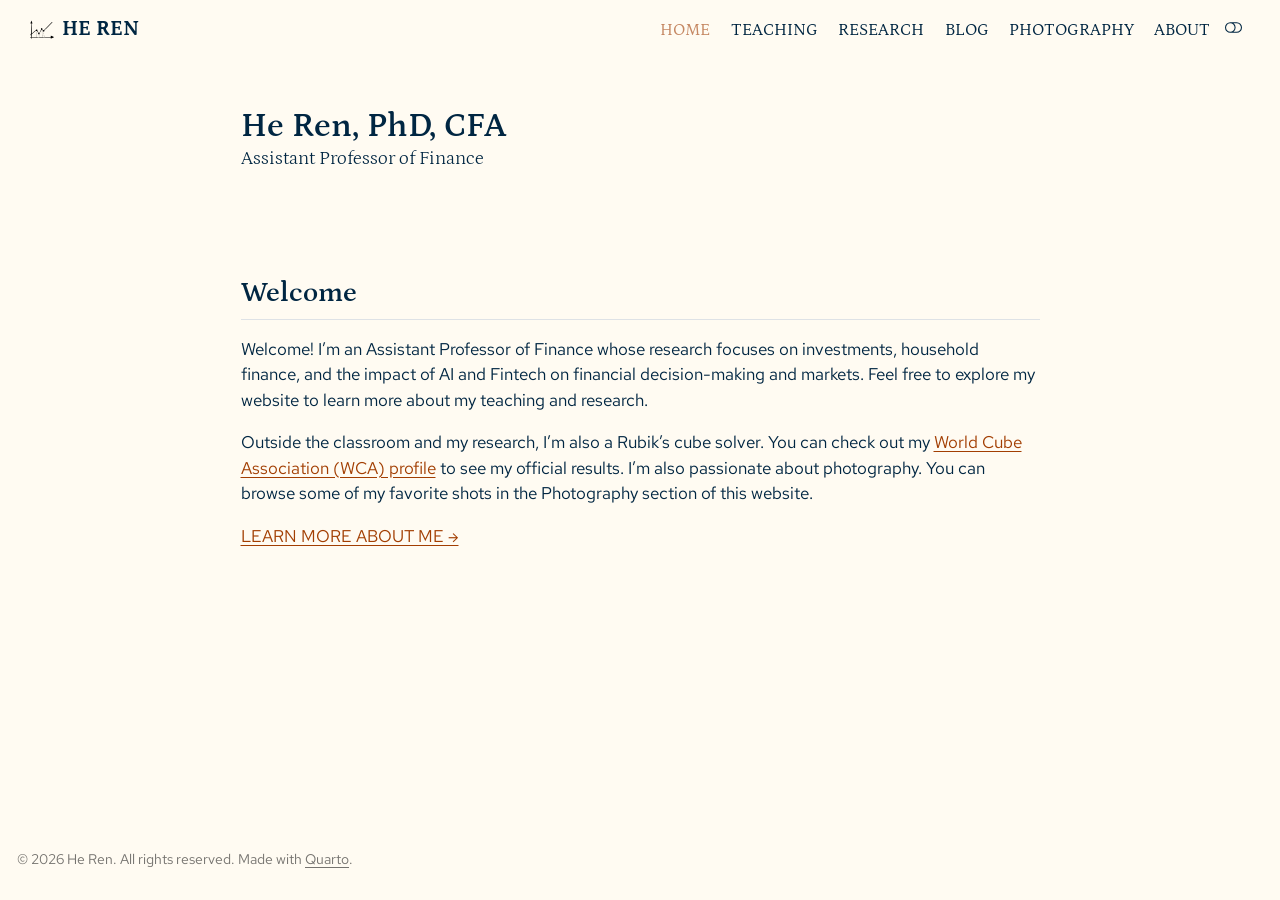
==== commit d02aa72b: "Built site for gh-pages" ====
--- a/index.html
+++ b/index.html
@@ -8,7 +8,7 @@
 
 <meta name="description" content="Assistant Professor of Finance">
 
-<title>He Ren, PhD, CFA – HE REN</title>
+<title>Home – HE REN</title>
 <style>
 /* Default styles provided by pandoc.
 ** See https://pandoc.org/MANUAL.html#variables-for-html for config info.
@@ -328,16 +328,6 @@
 <p>Welcome! I’m an Assistant Professor of Finance whose research focuses on investments, household finance, and the impact of AI and Fintech on financial decision-making and markets. Feel free to explore my website to learn more about my teaching and research.</p>
 <p>Outside the classroom and my research, I’m also a Rubik’s cube solver. You can check out my <a href="https://www.worldcubeassociation.org/persons/2025RENH02" target="_blank" rel="noopener">World Cube Association (WCA) profile</a> to see my official results. I’m also passionate about photography. You can browse some of my favorite shots in the Photography section of this website.</p>
 <p><a href="./about.html">LEARN MORE ABOUT ME →</a></p>
-</section>
-<section id="what-youll-find-here" class="level2">
-<h2 class="anchored" data-anchor-id="what-youll-find-here">What you’ll find here</h2>
-<ul>
-<li><a href="./teaching.html"><strong>Teaching</strong></a> — courses I currently teach and have taught.</li>
-<li><a href="https://imrenhe.github.io/fin3053-business-finance-book/" target="_blank" rel="noopener"><strong>Business Finance Book</strong></a> — book used for Business Finance class.</li>
-<li><a href="./research.html"><strong>Research</strong></a> — publications and working papers.</li>
-<li><a href="./blog/index.html"><strong>Blog</strong></a> — occasional writing.</li>
-<li><a href="./photography.html"><strong>Photography</strong></a> — a gallery of photos.</li>
-</ul>
 
 
 </section>
--- a/styles/styles.css
+++ b/styles/styles.css
@@ -27,7 +27,7 @@
 
 .homepage-intro .lead {
   margin-top: 0;
-  font-size: 1rem;
+  font-size: 1.1rem;
 }
 
 .homepage-links {
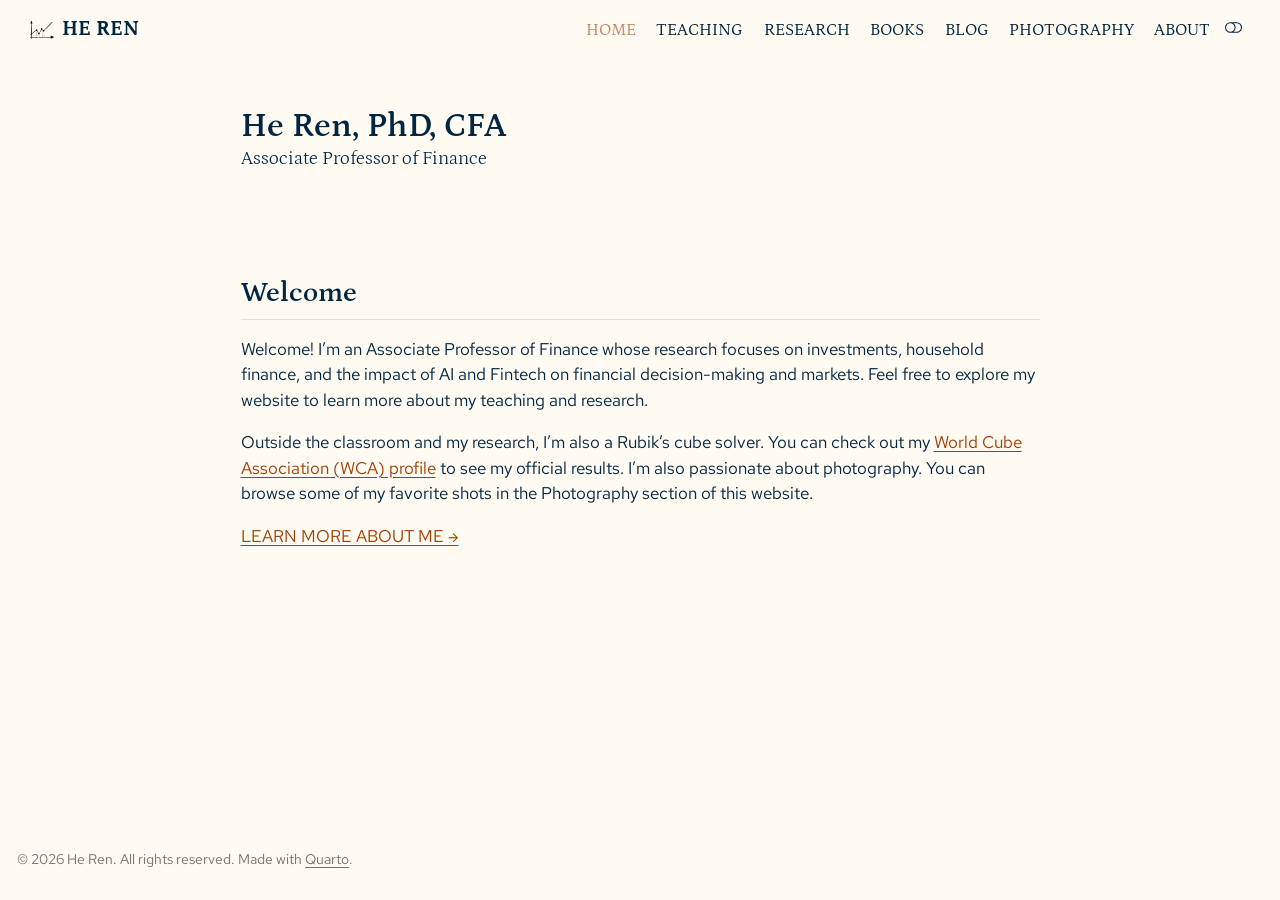
==== commit 9f6e99fd: "Built site for gh-pages" ====
--- a/index.html
+++ b/index.html
@@ -6,7 +6,7 @@
 
 <meta name="viewport" content="width=device-width, initial-scale=1.0, user-scalable=yes">
 
-<meta name="description" content="Assistant Professor of Finance">
+<meta name="description" content="Associate Professor of Finance">
 
 <title>Home – HE REN</title>
 <style>
@@ -83,7 +83,7 @@
 
 <link rel="stylesheet" href="styles/styles.css">
 <meta name="twitter:title" content="He Ren, PhD, CFA">
-<meta name="twitter:description" content="Assistant Professor of Finance">
+<meta name="twitter:description" content="Associate Professor of Finance">
 <meta name="twitter:image" content="https://imrenhe.github.io/images/profile.jpeg">
 <meta name="twitter:image:alt" content="He Ren">
 <meta name="twitter:card" content="summary_large_image">
@@ -285,6 +285,10 @@
 <span class="menu-text">RESEARCH</span></a>
   </li>  
   <li class="nav-item">
+    <a class="nav-link" href="./books.html"> 
+<span class="menu-text">BOOKS</span></a>
+  </li>  
+  <li class="nav-item">
     <a class="nav-link" href="./blog/index.html"> 
 <span class="menu-text">BLOG</span></a>
   </li>  
@@ -318,14 +322,14 @@
 
 <section id="he-ren-phd-cfa" class="level1 homepage-intro">
 <h1>He Ren, PhD, CFA</h1>
-<p><span class="lead">Assistant Professor of Finance</span></p>
+<p><span class="lead">Associate Professor of Finance</span></p>
 <div class="about-links homepage-links">
 <p><a href="https://github.com/imrenhe" class="about-link" aria-label="GitHub" target="_blank" rel="noopener"><i class="bi bi-github"></i></a> <a href="https://www.linkedin.com/in/imrenhe/" class="about-link" aria-label="LinkedIn" target="_blank" rel="noopener"><i class="bi bi-linkedin"></i></a> <a href="https://scholar.google.com/citations?user=POuWIfYAAAAJ&amp;hl=en" class="about-link" aria-label="Google Scholar" target="_blank" rel="noopener"><i class="bi bi-mortarboard-fill"></i></a></p>
 </div>
 </section>
 <section id="welcome" class="level2">
 <h2 class="anchored" data-anchor-id="welcome">Welcome</h2>
-<p>Welcome! I’m an Assistant Professor of Finance whose research focuses on investments, household finance, and the impact of AI and Fintech on financial decision-making and markets. Feel free to explore my website to learn more about my teaching and research.</p>
+<p>Welcome! I’m an Associate Professor of Finance whose research focuses on investments, household finance, and the impact of AI and Fintech on financial decision-making and markets. Feel free to explore my website to learn more about my teaching and research.</p>
 <p>Outside the classroom and my research, I’m also a Rubik’s cube solver. You can check out my <a href="https://www.worldcubeassociation.org/persons/2025RENH02" target="_blank" rel="noopener">World Cube Association (WCA) profile</a> to see my official results. I’m also passionate about photography. You can browse some of my favorite shots in the Photography section of this website.</p>
 <p><a href="./about.html">LEARN MORE ABOUT ME →</a></p>
 
--- a/styles/styles.css
+++ b/styles/styles.css
@@ -16,6 +16,69 @@
 #title-block-header .description,
 .homepage-intro .lead {
   font-family: "Petrona", Georgia, serif;
+}
+
+/* Give page descriptions in the title block more breathing room and a larger font. */
+#title-block-header .description {
+  margin-top: 1.25rem;
+  font-size: 1.3rem;
+}
+
+/* Show the entire preview image in blog listings (letterbox tall/wide images
+   instead of cropping them). Background fills the unused space. */
+.quarto-listing-default .thumbnail-image,
+.quarto-grid-item .thumbnail-image,
+.thumbnail-image {
+  object-fit: contain !important;
+  background-color: #0a0a0a;
+}
+
+/* Leave more space between each blog post's preview image and the horizontal
+   separator line below it. Quarto's default is padding-bottom: 1em; this
+   adds room *inside* each listing item, above the divider. */
+.quarto-listing-default .quarto-post {
+  padding-bottom: 1.2rem;
+}
+
+/* On narrow screens (phones), let figure images use the full width
+   regardless of any inline width set via {width=NN%} in the .qmd source. */
+@media (max-width: 767.98px) {
+  .figure-img {
+    width: 100% !important;
+    max-width: 100%;
+  }
+}
+
+/* Books page: show each book's cover next to its blurb. */
+.book-entry {
+  display: flex;
+  flex-direction: row;
+  align-items: flex-start;
+  gap: 1.75rem;
+  margin-bottom: 1rem;
+}
+
+.book-entry .book-cover {
+  width: 180px;
+  flex-shrink: 0;
+  border-radius: 4px;
+  box-shadow: 0 2px 10px rgba(0, 0, 0, 0.25);
+}
+
+.book-entry .book-blurb > :first-child {
+  margin-top: 0;
+}
+
+/* Stack the cover above the text on narrow screens. */
+@media (max-width: 575.98px) {
+  .book-entry {
+    flex-direction: column;
+    align-items: center;
+    gap: 1rem;
+  }
+  .book-entry .book-cover {
+    width: 220px;
+  }
 }
 
 /* Homepage hero: title, description, and social icons stacked. */
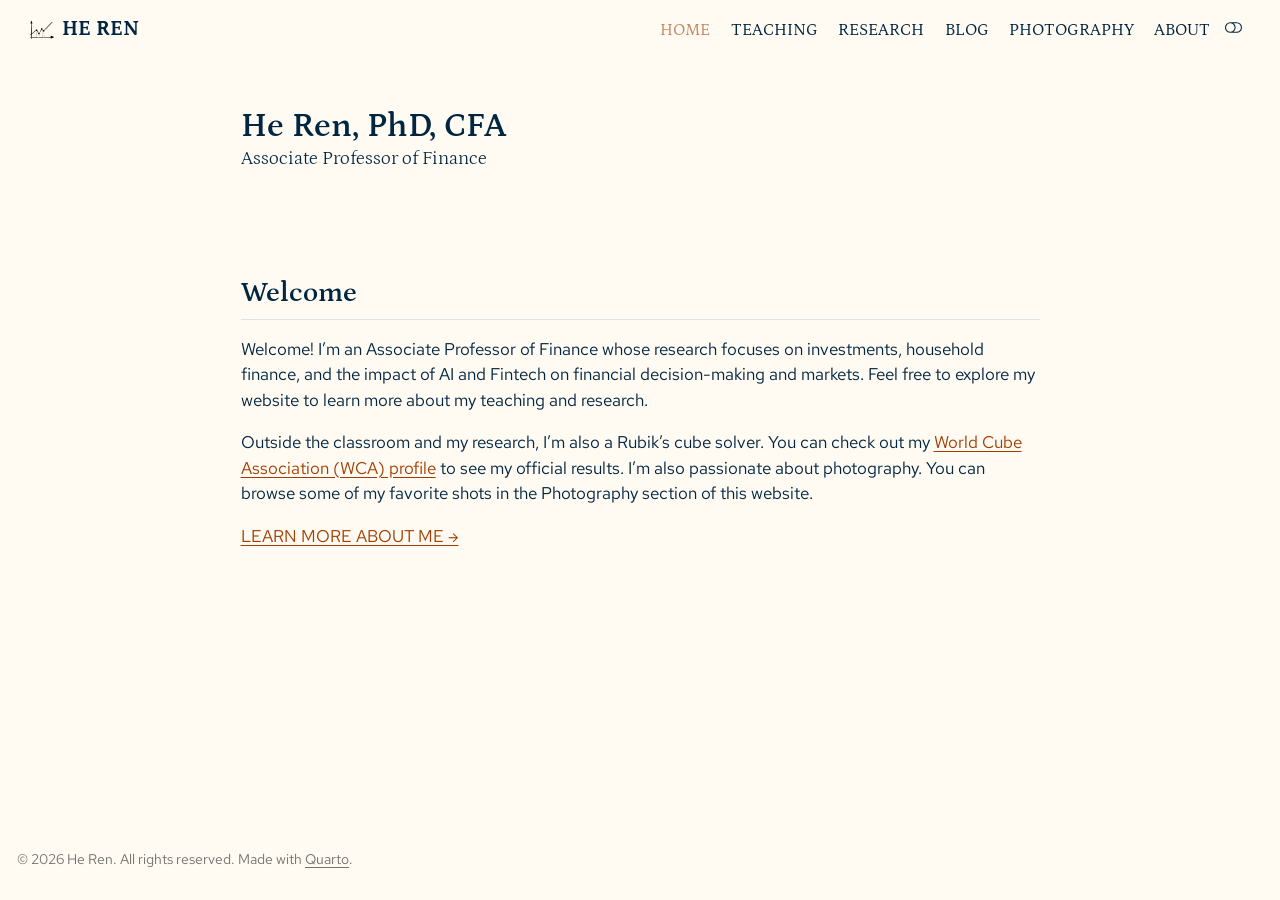
==== commit bc59684f: "Built site for gh-pages" ====
--- a/index.html
+++ b/index.html
@@ -285,10 +285,6 @@
 <span class="menu-text">RESEARCH</span></a>
   </li>  
   <li class="nav-item">
-    <a class="nav-link" href="./books.html"> 
-<span class="menu-text">BOOKS</span></a>
-  </li>  
-  <li class="nav-item">
     <a class="nav-link" href="./blog/index.html"> 
 <span class="menu-text">BLOG</span></a>
   </li>  
--- a/styles/styles.css
+++ b/styles/styles.css
@@ -63,6 +63,9 @@
   flex-shrink: 0;
   border-radius: 4px;
   box-shadow: 0 2px 10px rgba(0, 0, 0, 0.25);
+  /* Drop the cover past the "Read online →" line (one line + its paragraph
+     spacing) so its top aligns with the first line of the intro paragraph. */
+  margin-top: 2.6rem;
 }
 
 .book-entry .book-blurb > :first-child {
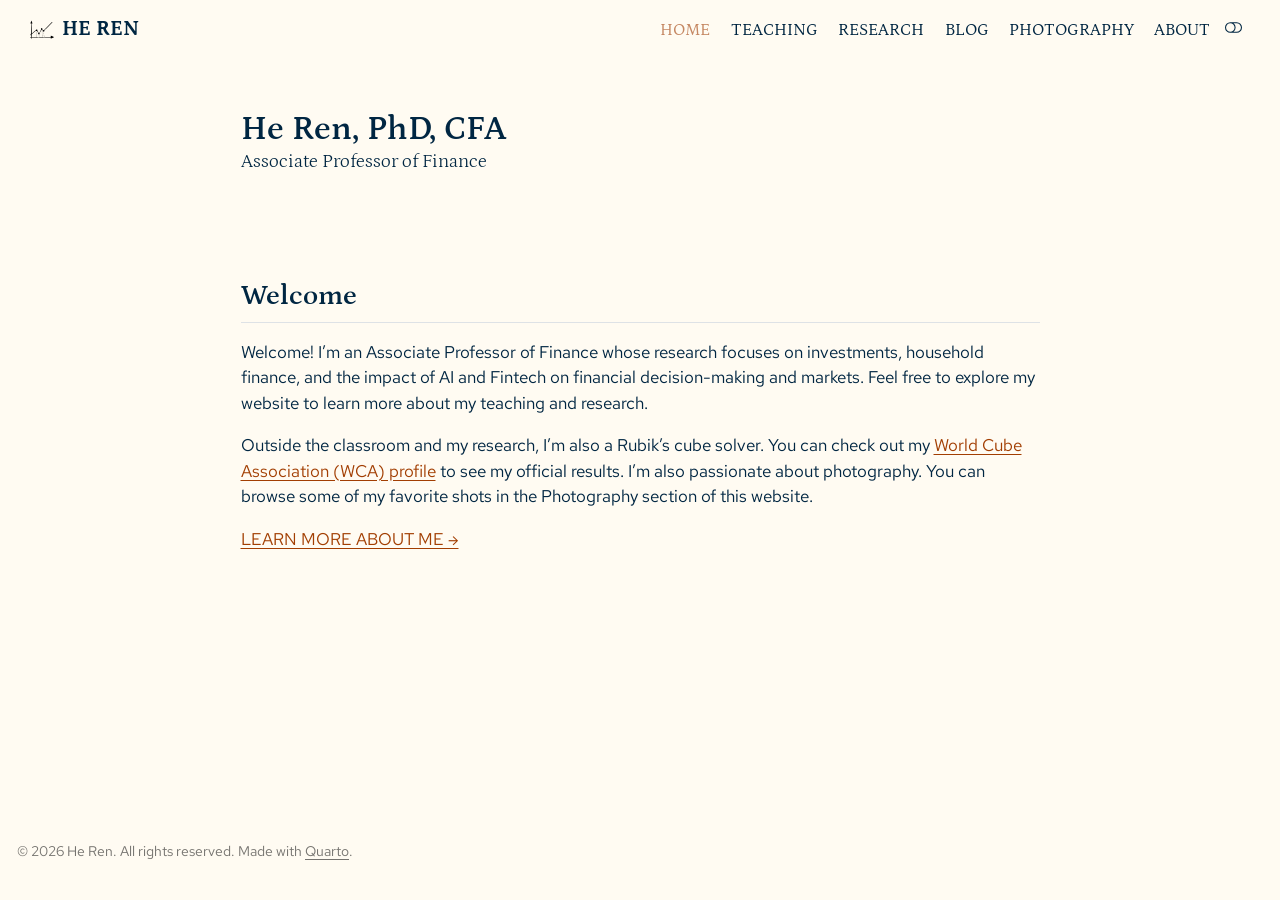
==== commit 29bb678f: "Built site for gh-pages" ====
--- a/index.html
+++ b/index.html
@@ -2,7 +2,7 @@
 <html xmlns="http://www.w3.org/1999/xhtml" lang="en" xml:lang="en"><head>
 
 <meta charset="utf-8">
-<meta name="generator" content="quarto-1.9.37">
+<meta name="generator" content="quarto-1.10.18">
 
 <meta name="viewport" content="width=device-width, initial-scale=1.0, user-scalable=yes">
 
@@ -13,10 +13,13 @@
 /* Default styles provided by pandoc.
 ** See https://pandoc.org/MANUAL.html#variables-for-html for config info.
 */
-code{white-space: pre-wrap;}
 span.smallcaps{font-variant: small-caps;}
-div.columns{display: flex; gap: min(4vw, 1.5em);}
-div.column{flex: auto; overflow-x: auto;}
+div.columns{display: flex; gap: 1.5em;}
+div.column{flex: auto;}
+@media screen {
+div.columns{gap: min(4vw, 1.5em);}
+div.column{overflow-x: auto;}
+}
 div.hanging-indent{margin-left: 1.5em; text-indent: -1.5em;}
 ul.task-list{list-style: none;}
 ul.task-list li input[type="checkbox"] {
@@ -41,14 +44,14 @@
 <script src="site_libs/quarto-html/tippy.umd.min.js"></script>
 <script src="site_libs/quarto-html/anchor.min.js"></script>
 <link href="site_libs/quarto-html/tippy.css" rel="stylesheet">
-<link href="site_libs/quarto-html/quarto-syntax-highlighting-ea02be5fc9736d5e8f5ccf4f30b91c00.css" rel="stylesheet" class="quarto-color-scheme" id="quarto-text-highlighting-styles">
-<link href="site_libs/quarto-html/quarto-syntax-highlighting-dark-c8143b2d1f2b146070c8066d8497462a.css" rel="stylesheet" class="quarto-color-scheme quarto-color-alternate" id="quarto-text-highlighting-styles">
-<link href="site_libs/quarto-html/quarto-syntax-highlighting-ea02be5fc9736d5e8f5ccf4f30b91c00.css" rel="stylesheet" class="quarto-color-scheme-extra" id="quarto-text-highlighting-styles">
+<link href="site_libs/quarto-html/quarto-syntax-highlighting-216ae1b885f520181b8ac1ea2637991b.css" rel="stylesheet" class="quarto-color-scheme" id="quarto-text-highlighting-styles">
+<link href="site_libs/quarto-html/quarto-syntax-highlighting-dark-8f5a2f21285bd0c95528dbdc74d75970.css" rel="stylesheet" class="quarto-color-scheme quarto-color-alternate" id="quarto-text-highlighting-styles">
+<link href="site_libs/quarto-html/quarto-syntax-highlighting-216ae1b885f520181b8ac1ea2637991b.css" rel="stylesheet" class="quarto-color-scheme-extra" id="quarto-text-highlighting-styles">
 <script src="site_libs/bootstrap/bootstrap.min.js"></script>
 <link href="site_libs/bootstrap/bootstrap-icons.css" rel="stylesheet">
-<link href="site_libs/bootstrap/bootstrap-c9bde5fa88a6998081a2959fd191cdcc.min.css" rel="stylesheet" append-hash="true" class="quarto-color-scheme" id="quarto-bootstrap" data-mode="light">
-<link href="site_libs/bootstrap/bootstrap-dark-0ec83daf90dcb234d54368d0283687d2.min.css" rel="stylesheet" append-hash="true" class="quarto-color-scheme quarto-color-alternate" id="quarto-bootstrap" data-mode="dark">
-<link href="site_libs/bootstrap/bootstrap-c9bde5fa88a6998081a2959fd191cdcc.min.css" rel="stylesheet" append-hash="true" class="quarto-color-scheme-extra" id="quarto-bootstrap" data-mode="light">
+<link href="site_libs/bootstrap/bootstrap-eb632f1eda9acb5ebaa9cc511b2d92cb.min.css" rel="stylesheet" append-hash="true" class="quarto-color-scheme" id="quarto-bootstrap" data-mode="light">
+<link href="site_libs/bootstrap/bootstrap-dark-f8bd06a229fb7dc43c3c94d410941bac.min.css" rel="stylesheet" append-hash="true" class="quarto-color-scheme quarto-color-alternate" id="quarto-bootstrap" data-mode="dark">
+<link href="site_libs/bootstrap/bootstrap-eb632f1eda9acb5ebaa9cc511b2d92cb.min.css" rel="stylesheet" append-hash="true" class="quarto-color-scheme-extra" id="quarto-bootstrap" data-mode="light">
 <script id="quarto-search-options" type="application/json">{
   "location": "navbar",
   "copy-button": false,
--- a/site_libs/quarto-html/quarto-syntax-highlighting-216ae1b885f520181b8ac1ea2637991b.css
+++ b/site_libs/quarto-html/quarto-syntax-highlighting-216ae1b885f520181b8ac1ea2637991b.css
@@ -0,0 +1,236 @@
+/* quarto syntax highlight colors */
+:root {
+  --quarto-hl-ot-color: #003B4F;
+  --quarto-hl-at-color: #657422;
+  --quarto-hl-ss-color: #20794D;
+  --quarto-hl-an-color: #5E5E5E;
+  --quarto-hl-fu-color: #4758AB;
+  --quarto-hl-st-color: #20794D;
+  --quarto-hl-cf-color: #003B4F;
+  --quarto-hl-op-color: #5E5E5E;
+  --quarto-hl-er-color: #AD0000;
+  --quarto-hl-bn-color: #AD0000;
+  --quarto-hl-al-color: #AD0000;
+  --quarto-hl-va-color: #111111;
+  --quarto-hl-bu-color: inherit;
+  --quarto-hl-ex-color: inherit;
+  --quarto-hl-pp-color: #AD0000;
+  --quarto-hl-in-color: #5E5E5E;
+  --quarto-hl-vs-color: #20794D;
+  --quarto-hl-wa-color: #5E5E5E;
+  --quarto-hl-do-color: #5E5E5E;
+  --quarto-hl-im-color: #00769E;
+  --quarto-hl-ch-color: #20794D;
+  --quarto-hl-dt-color: #AD0000;
+  --quarto-hl-fl-color: #AD0000;
+  --quarto-hl-co-color: #5E5E5E;
+  --quarto-hl-cv-color: #5E5E5E;
+  --quarto-hl-cn-color: #8f5902;
+  --quarto-hl-sc-color: #5E5E5E;
+  --quarto-hl-dv-color: #AD0000;
+  --quarto-hl-kw-color: #003B4F;
+}
+
+/* other quarto variables */
+:root {
+  --quarto-font-monospace: "B612 Mono", SFMono-Regular, Menlo, Monaco, Consolas, "Liberation Mono", "Courier New", monospace;
+}
+
+/* syntax highlight based on Pandoc's rules */
+pre > code.sourceCode > span {
+  color: #003B4F;
+}
+
+code.sourceCode > span {
+  color: #003B4F;
+}
+
+div.sourceCode,
+div.sourceCode pre.sourceCode {
+  color: #003B4F;
+}
+
+/* Normal */
+code span {
+  color: #003B4F;
+}
+
+/* Alert */
+code span.al {
+  color: #AD0000;
+  font-style: inherit;
+}
+
+/* Annotation */
+code span.an {
+  color: #5E5E5E;
+  font-style: inherit;
+}
+
+/* Attribute */
+code span.at {
+  color: #657422;
+  font-style: inherit;
+}
+
+/* BaseN */
+code span.bn {
+  color: #AD0000;
+  font-style: inherit;
+}
+
+/* BuiltIn */
+code span.bu {
+  font-style: inherit;
+}
+
+/* ControlFlow */
+code span.cf {
+  color: #003B4F;
+  font-weight: bold;
+  font-style: inherit;
+}
+
+/* Char */
+code span.ch {
+  color: #20794D;
+  font-style: inherit;
+}
+
+/* Constant */
+code span.cn {
+  color: #8f5902;
+  font-style: inherit;
+}
+
+/* Comment */
+code span.co {
+  color: #5E5E5E;
+  font-style: inherit;
+}
+
+/* CommentVar */
+code span.cv {
+  color: #5E5E5E;
+  font-style: italic;
+}
+
+/* Documentation */
+code span.do {
+  color: #5E5E5E;
+  font-style: italic;
+}
+
+/* DataType */
+code span.dt {
+  color: #AD0000;
+  font-style: inherit;
+}
+
+/* DecVal */
+code span.dv {
+  color: #AD0000;
+  font-style: inherit;
+}
+
+/* Error */
+code span.er {
+  color: #AD0000;
+  font-style: inherit;
+}
+
+/* Extension */
+code span.ex {
+  font-style: inherit;
+}
+
+/* Float */
+code span.fl {
+  color: #AD0000;
+  font-style: inherit;
+}
+
+/* Function */
+code span.fu {
+  color: #4758AB;
+  font-style: inherit;
+}
+
+/* Import */
+code span.im {
+  color: #00769E;
+  font-style: inherit;
+}
+
+/* Information */
+code span.in {
+  color: #5E5E5E;
+  font-style: inherit;
+}
+
+/* Keyword */
+code span.kw {
+  color: #003B4F;
+  font-weight: bold;
+  font-style: inherit;
+}
+
+/* Operator */
+code span.op {
+  color: #5E5E5E;
+  font-style: inherit;
+}
+
+/* Other */
+code span.ot {
+  color: #003B4F;
+  font-style: inherit;
+}
+
+/* Preprocessor */
+code span.pp {
+  color: #AD0000;
+  font-style: inherit;
+}
+
+/* SpecialChar */
+code span.sc {
+  color: #5E5E5E;
+  font-style: inherit;
+}
+
+/* SpecialString */
+code span.ss {
+  color: #20794D;
+  font-style: inherit;
+}
+
+/* String */
+code span.st {
+  color: #20794D;
+  font-style: inherit;
+}
+
+/* Variable */
+code span.va {
+  color: #111111;
+  font-style: inherit;
+}
+
+/* VerbatimString */
+code span.vs {
+  color: #20794D;
+  font-style: inherit;
+}
+
+/* Warning */
+code span.wa {
+  color: #5E5E5E;
+  font-style: italic;
+}
+
+.prevent-inlining {
+  content: "</";
+}
+
+/*# sourceMappingURL=bb11b1d5b15eff66827b5ad87fe65f2f.css.map */
--- a/site_libs/quarto-html/quarto-syntax-highlighting-dark-8f5a2f21285bd0c95528dbdc74d75970.css
+++ b/site_libs/quarto-html/quarto-syntax-highlighting-dark-8f5a2f21285bd0c95528dbdc74d75970.css
@@ -0,0 +1,219 @@
+/* quarto syntax highlight colors */
+:root {
+  --quarto-hl-al-color: #f07178;
+  --quarto-hl-an-color: #d4d0ab;
+  --quarto-hl-at-color: #00e0e0;
+  --quarto-hl-bn-color: #d4d0ab;
+  --quarto-hl-bu-color: #abe338;
+  --quarto-hl-ch-color: #abe338;
+  --quarto-hl-co-color: #f8f8f2;
+  --quarto-hl-cv-color: #ffd700;
+  --quarto-hl-cn-color: #ffd700;
+  --quarto-hl-cf-color: #ffa07a;
+  --quarto-hl-dt-color: #ffa07a;
+  --quarto-hl-dv-color: #d4d0ab;
+  --quarto-hl-do-color: #f8f8f2;
+  --quarto-hl-er-color: #f07178;
+  --quarto-hl-ex-color: #00e0e0;
+  --quarto-hl-fl-color: #d4d0ab;
+  --quarto-hl-fu-color: #ffa07a;
+  --quarto-hl-im-color: #abe338;
+  --quarto-hl-in-color: #d4d0ab;
+  --quarto-hl-kw-color: #ffa07a;
+  --quarto-hl-op-color: #ffa07a;
+  --quarto-hl-ot-color: #00e0e0;
+  --quarto-hl-pp-color: #dcc6e0;
+  --quarto-hl-re-color: #00e0e0;
+  --quarto-hl-sc-color: #abe338;
+  --quarto-hl-ss-color: #abe338;
+  --quarto-hl-st-color: #abe338;
+  --quarto-hl-va-color: #00e0e0;
+  --quarto-hl-vs-color: #abe338;
+  --quarto-hl-wa-color: #dcc6e0;
+}
+
+/* other quarto variables */
+:root {
+  --quarto-font-monospace: "B612 Mono", SFMono-Regular, Menlo, Monaco, Consolas, "Liberation Mono", "Courier New", monospace;
+}
+
+/* syntax highlight based on Pandoc's rules */
+pre > code.sourceCode > span {
+  color: #f8f8f2;
+}
+
+code.sourceCode > span {
+  color: #f8f8f2;
+}
+
+div.sourceCode,
+div.sourceCode pre.sourceCode {
+  color: #f8f8f2;
+}
+
+/* Normal */
+code span {
+  color: #f8f8f2;
+}
+
+/* Alert */
+code span.al {
+  color: #f07178;
+}
+
+/* Annotation */
+code span.an {
+  color: #d4d0ab;
+}
+
+/* Attribute */
+code span.at {
+  color: #00e0e0;
+}
+
+/* BaseN */
+code span.bn {
+  color: #d4d0ab;
+}
+
+/* BuiltIn */
+code span.bu {
+  color: #abe338;
+}
+
+/* ControlFlow */
+code span.cf {
+  font-weight: bold;
+  color: #ffa07a;
+}
+
+/* Char */
+code span.ch {
+  color: #abe338;
+}
+
+/* Constant */
+code span.cn {
+  color: #ffd700;
+}
+
+/* Comment */
+code span.co {
+  font-style: italic;
+  color: #f8f8f2;
+}
+
+/* CommentVar */
+code span.cv {
+  color: #ffd700;
+}
+
+/* Documentation */
+code span.do {
+  color: #f8f8f2;
+}
+
+/* DataType */
+code span.dt {
+  color: #ffa07a;
+}
+
+/* DecVal */
+code span.dv {
+  color: #d4d0ab;
+}
+
+/* Error */
+code span.er {
+  color: #f07178;
+  text-decoration: underline;
+}
+
+/* Extension */
+code span.ex {
+  font-weight: bold;
+  color: #00e0e0;
+}
+
+/* Float */
+code span.fl {
+  color: #d4d0ab;
+}
+
+/* Function */
+code span.fu {
+  color: #ffa07a;
+}
+
+/* Import */
+code span.im {
+  color: #abe338;
+}
+
+/* Information */
+code span.in {
+  color: #d4d0ab;
+}
+
+/* Keyword */
+code span.kw {
+  font-weight: bold;
+  color: #ffa07a;
+}
+
+/* Operator */
+code span.op {
+  color: #ffa07a;
+}
+
+/* Other */
+code span.ot {
+  color: #00e0e0;
+}
+
+/* Preprocessor */
+code span.pp {
+  color: #dcc6e0;
+}
+
+/* RegionMarker */
+code span.re {
+  background-color: #f8f8f2;
+  color: #00e0e0;
+}
+
+/* SpecialChar */
+code span.sc {
+  color: #abe338;
+}
+
+/* SpecialString */
+code span.ss {
+  color: #abe338;
+}
+
+/* String */
+code span.st {
+  color: #abe338;
+}
+
+/* Variable */
+code span.va {
+  color: #00e0e0;
+}
+
+/* VerbatimString */
+code span.vs {
+  color: #abe338;
+}
+
+/* Warning */
+code span.wa {
+  color: #dcc6e0;
+}
+
+.prevent-inlining {
+  content: "</";
+}
+
+/*# sourceMappingURL=820ba53e47cde4beb8551edf3e361884.css.map */
--- a/site_libs/quarto-html/quarto-syntax-highlighting-216ae1b885f520181b8ac1ea2637991b.css
+++ b/site_libs/quarto-html/quarto-syntax-highlighting-216ae1b885f520181b8ac1ea2637991b.css
@@ -0,0 +1,236 @@
+/* quarto syntax highlight colors */
+:root {
+  --quarto-hl-ot-color: #003B4F;
+  --quarto-hl-at-color: #657422;
+  --quarto-hl-ss-color: #20794D;
+  --quarto-hl-an-color: #5E5E5E;
+  --quarto-hl-fu-color: #4758AB;
+  --quarto-hl-st-color: #20794D;
+  --quarto-hl-cf-color: #003B4F;
+  --quarto-hl-op-color: #5E5E5E;
+  --quarto-hl-er-color: #AD0000;
+  --quarto-hl-bn-color: #AD0000;
+  --quarto-hl-al-color: #AD0000;
+  --quarto-hl-va-color: #111111;
+  --quarto-hl-bu-color: inherit;
+  --quarto-hl-ex-color: inherit;
+  --quarto-hl-pp-color: #AD0000;
+  --quarto-hl-in-color: #5E5E5E;
+  --quarto-hl-vs-color: #20794D;
+  --quarto-hl-wa-color: #5E5E5E;
+  --quarto-hl-do-color: #5E5E5E;
+  --quarto-hl-im-color: #00769E;
+  --quarto-hl-ch-color: #20794D;
+  --quarto-hl-dt-color: #AD0000;
+  --quarto-hl-fl-color: #AD0000;
+  --quarto-hl-co-color: #5E5E5E;
+  --quarto-hl-cv-color: #5E5E5E;
+  --quarto-hl-cn-color: #8f5902;
+  --quarto-hl-sc-color: #5E5E5E;
+  --quarto-hl-dv-color: #AD0000;
+  --quarto-hl-kw-color: #003B4F;
+}
+
+/* other quarto variables */
+:root {
+  --quarto-font-monospace: "B612 Mono", SFMono-Regular, Menlo, Monaco, Consolas, "Liberation Mono", "Courier New", monospace;
+}
+
+/* syntax highlight based on Pandoc's rules */
+pre > code.sourceCode > span {
+  color: #003B4F;
+}
+
+code.sourceCode > span {
+  color: #003B4F;
+}
+
+div.sourceCode,
+div.sourceCode pre.sourceCode {
+  color: #003B4F;
+}
+
+/* Normal */
+code span {
+  color: #003B4F;
+}
+
+/* Alert */
+code span.al {
+  color: #AD0000;
+  font-style: inherit;
+}
+
+/* Annotation */
+code span.an {
+  color: #5E5E5E;
+  font-style: inherit;
+}
+
+/* Attribute */
+code span.at {
+  color: #657422;
+  font-style: inherit;
+}
+
+/* BaseN */
+code span.bn {
+  color: #AD0000;
+  font-style: inherit;
+}
+
+/* BuiltIn */
+code span.bu {
+  font-style: inherit;
+}
+
+/* ControlFlow */
+code span.cf {
+  color: #003B4F;
+  font-weight: bold;
+  font-style: inherit;
+}
+
+/* Char */
+code span.ch {
+  color: #20794D;
+  font-style: inherit;
+}
+
+/* Constant */
+code span.cn {
+  color: #8f5902;
+  font-style: inherit;
+}
+
+/* Comment */
+code span.co {
+  color: #5E5E5E;
+  font-style: inherit;
+}
+
+/* CommentVar */
+code span.cv {
+  color: #5E5E5E;
+  font-style: italic;
+}
+
+/* Documentation */
+code span.do {
+  color: #5E5E5E;
+  font-style: italic;
+}
+
+/* DataType */
+code span.dt {
+  color: #AD0000;
+  font-style: inherit;
+}
+
+/* DecVal */
+code span.dv {
+  color: #AD0000;
+  font-style: inherit;
+}
+
+/* Error */
+code span.er {
+  color: #AD0000;
+  font-style: inherit;
+}
+
+/* Extension */
+code span.ex {
+  font-style: inherit;
+}
+
+/* Float */
+code span.fl {
+  color: #AD0000;
+  font-style: inherit;
+}
+
+/* Function */
+code span.fu {
+  color: #4758AB;
+  font-style: inherit;
+}
+
+/* Import */
+code span.im {
+  color: #00769E;
+  font-style: inherit;
+}
+
+/* Information */
+code span.in {
+  color: #5E5E5E;
+  font-style: inherit;
+}
+
+/* Keyword */
+code span.kw {
+  color: #003B4F;
+  font-weight: bold;
+  font-style: inherit;
+}
+
+/* Operator */
+code span.op {
+  color: #5E5E5E;
+  font-style: inherit;
+}
+
+/* Other */
+code span.ot {
+  color: #003B4F;
+  font-style: inherit;
+}
+
+/* Preprocessor */
+code span.pp {
+  color: #AD0000;
+  font-style: inherit;
+}
+
+/* SpecialChar */
+code span.sc {
+  color: #5E5E5E;
+  font-style: inherit;
+}
+
+/* SpecialString */
+code span.ss {
+  color: #20794D;
+  font-style: inherit;
+}
+
+/* String */
+code span.st {
+  color: #20794D;
+  font-style: inherit;
+}
+
+/* Variable */
+code span.va {
+  color: #111111;
+  font-style: inherit;
+}
+
+/* VerbatimString */
+code span.vs {
+  color: #20794D;
+  font-style: inherit;
+}
+
+/* Warning */
+code span.wa {
+  color: #5E5E5E;
+  font-style: italic;
+}
+
+.prevent-inlining {
+  content: "</";
+}
+
+/*# sourceMappingURL=bb11b1d5b15eff66827b5ad87fe65f2f.css.map */
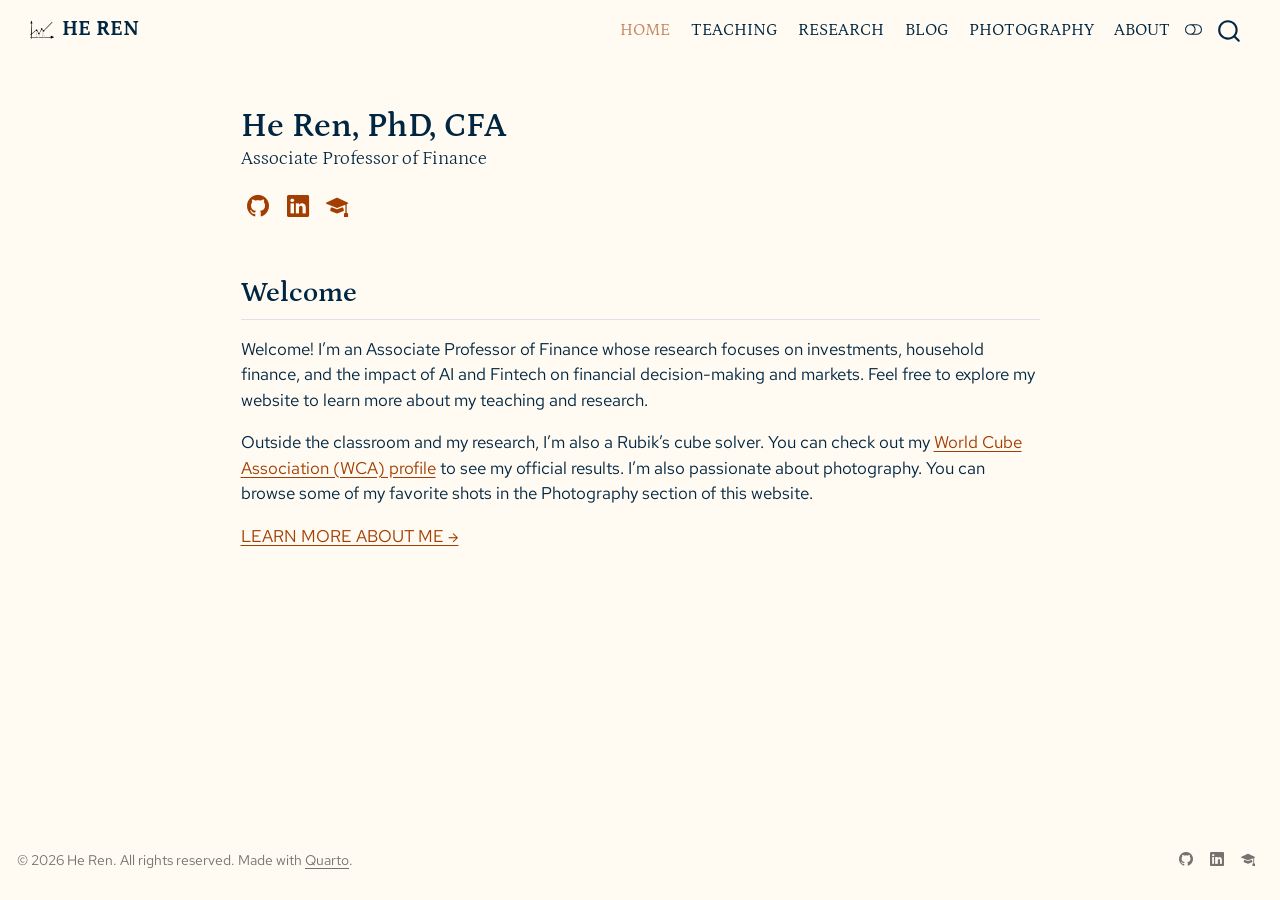
==== commit 1ce6bff7: "Built site for gh-pages" ====
--- a/index.html
+++ b/index.html
@@ -2,7 +2,7 @@
 <html xmlns="http://www.w3.org/1999/xhtml" lang="en" xml:lang="en"><head>
 
 <meta charset="utf-8">
-<meta name="generator" content="quarto-1.10.18">
+<meta name="generator" content="quarto-1.7.32">
 
 <meta name="viewport" content="width=device-width, initial-scale=1.0, user-scalable=yes">
 
@@ -10,16 +10,10 @@
 
 <title>Home – HE REN</title>
 <style>
-/* Default styles provided by pandoc.
-** See https://pandoc.org/MANUAL.html#variables-for-html for config info.
-*/
+code{white-space: pre-wrap;}
 span.smallcaps{font-variant: small-caps;}
-div.columns{display: flex; gap: 1.5em;}
-div.column{flex: auto;}
-@media screen {
-div.columns{gap: min(4vw, 1.5em);}
-div.column{overflow-x: auto;}
-}
+div.columns{display: flex; gap: min(4vw, 1.5em);}
+div.column{flex: auto; overflow-x: auto;}
 div.hanging-indent{margin-left: 1.5em; text-indent: -1.5em;}
 ul.task-list{list-style: none;}
 ul.task-list li input[type="checkbox"] {
@@ -44,14 +38,14 @@
 <script src="site_libs/quarto-html/tippy.umd.min.js"></script>
 <script src="site_libs/quarto-html/anchor.min.js"></script>
 <link href="site_libs/quarto-html/tippy.css" rel="stylesheet">
-<link href="site_libs/quarto-html/quarto-syntax-highlighting-216ae1b885f520181b8ac1ea2637991b.css" rel="stylesheet" class="quarto-color-scheme" id="quarto-text-highlighting-styles">
-<link href="site_libs/quarto-html/quarto-syntax-highlighting-dark-8f5a2f21285bd0c95528dbdc74d75970.css" rel="stylesheet" class="quarto-color-scheme quarto-color-alternate" id="quarto-text-highlighting-styles">
-<link href="site_libs/quarto-html/quarto-syntax-highlighting-216ae1b885f520181b8ac1ea2637991b.css" rel="stylesheet" class="quarto-color-scheme-extra" id="quarto-text-highlighting-styles">
+<link href="site_libs/quarto-html/quarto-syntax-highlighting-d967bcf1f248e84ff9e3de7aac66bd8d.css" rel="stylesheet" class="quarto-color-scheme" id="quarto-text-highlighting-styles">
+<link href="site_libs/quarto-html/quarto-syntax-highlighting-dark-2d93c1f1c239013447b74681546f8fe7.css" rel="stylesheet" class="quarto-color-scheme quarto-color-alternate" id="quarto-text-highlighting-styles">
+<link href="site_libs/quarto-html/quarto-syntax-highlighting-d967bcf1f248e84ff9e3de7aac66bd8d.css" rel="stylesheet" class="quarto-color-scheme-extra" id="quarto-text-highlighting-styles">
 <script src="site_libs/bootstrap/bootstrap.min.js"></script>
 <link href="site_libs/bootstrap/bootstrap-icons.css" rel="stylesheet">
-<link href="site_libs/bootstrap/bootstrap-eb632f1eda9acb5ebaa9cc511b2d92cb.min.css" rel="stylesheet" append-hash="true" class="quarto-color-scheme" id="quarto-bootstrap" data-mode="light">
-<link href="site_libs/bootstrap/bootstrap-dark-f8bd06a229fb7dc43c3c94d410941bac.min.css" rel="stylesheet" append-hash="true" class="quarto-color-scheme quarto-color-alternate" id="quarto-bootstrap" data-mode="dark">
-<link href="site_libs/bootstrap/bootstrap-eb632f1eda9acb5ebaa9cc511b2d92cb.min.css" rel="stylesheet" append-hash="true" class="quarto-color-scheme-extra" id="quarto-bootstrap" data-mode="light">
+<link href="site_libs/bootstrap/bootstrap-2061d193c9ea48e5106358bb79406703.min.css" rel="stylesheet" append-hash="true" class="quarto-color-scheme" id="quarto-bootstrap" data-mode="light">
+<link href="site_libs/bootstrap/bootstrap-dark-884b07a836e52ee2562001410c1299d7.min.css" rel="stylesheet" append-hash="true" class="quarto-color-scheme quarto-color-alternate" id="quarto-bootstrap" data-mode="dark">
+<link href="site_libs/bootstrap/bootstrap-2061d193c9ea48e5106358bb79406703.min.css" rel="stylesheet" append-hash="true" class="quarto-color-scheme-extra" id="quarto-bootstrap" data-mode="light">
 <script id="quarto-search-options" type="application/json">{
   "location": "navbar",
   "copy-button": false,
@@ -262,8 +256,7 @@
       <div class="navbar-container container-fluid">
       <div class="navbar-brand-container mx-auto">
     <a href="./index.html" class="navbar-brand navbar-brand-logo">
-    <img src="./images/stock-2.svg" alt="" class="navbar-logo light-content">
-    <img src="./images/stock-2.svg" alt="" class="navbar-logo dark-content">
+    <img src="./images/stock-2.svg" alt="" class="navbar-logo">
     </a>
     <a class="navbar-brand" href="./index.html">
     <span class="navbar-title">HE REN</span>
@@ -400,14 +393,13 @@
       e.clearSelection();
     }
     const getTextToCopy = function(trigger) {
-      const outerScaffold = trigger.parentElement.cloneNode(true);
-      const codeEl = outerScaffold.querySelector('code');
-      for (const childEl of codeEl.children) {
-        if (isCodeAnnotation(childEl)) {
-          childEl.remove();
-        }
-      }
-      return codeEl.innerText;
+        const codeEl = trigger.previousElementSibling.cloneNode(true);
+        for (const childEl of codeEl.children) {
+          if (isCodeAnnotation(childEl)) {
+            childEl.remove();
+          }
+        }
+        return codeEl.innerText;
     }
     const clipboard = new window.ClipboardJS('.code-copy-button:not([data-in-quarto-modal])', {
       text: getTextToCopy
--- a/site_libs/quarto-html/quarto-syntax-highlighting-d967bcf1f248e84ff9e3de7aac66bd8d.css
+++ b/site_libs/quarto-html/quarto-syntax-highlighting-d967bcf1f248e84ff9e3de7aac66bd8d.css
@@ -0,0 +1,236 @@
+/* quarto syntax highlight colors */
+:root {
+  --quarto-hl-ot-color: #003B4F;
+  --quarto-hl-at-color: #657422;
+  --quarto-hl-ss-color: #20794D;
+  --quarto-hl-an-color: #5E5E5E;
+  --quarto-hl-fu-color: #4758AB;
+  --quarto-hl-st-color: #20794D;
+  --quarto-hl-cf-color: #003B4F;
+  --quarto-hl-op-color: #5E5E5E;
+  --quarto-hl-er-color: #AD0000;
+  --quarto-hl-bn-color: #AD0000;
+  --quarto-hl-al-color: #AD0000;
+  --quarto-hl-va-color: #111111;
+  --quarto-hl-bu-color: inherit;
+  --quarto-hl-ex-color: inherit;
+  --quarto-hl-pp-color: #AD0000;
+  --quarto-hl-in-color: #5E5E5E;
+  --quarto-hl-vs-color: #20794D;
+  --quarto-hl-wa-color: #5E5E5E;
+  --quarto-hl-do-color: #5E5E5E;
+  --quarto-hl-im-color: #00769E;
+  --quarto-hl-ch-color: #20794D;
+  --quarto-hl-dt-color: #AD0000;
+  --quarto-hl-fl-color: #AD0000;
+  --quarto-hl-co-color: #5E5E5E;
+  --quarto-hl-cv-color: #5E5E5E;
+  --quarto-hl-cn-color: #8f5902;
+  --quarto-hl-sc-color: #5E5E5E;
+  --quarto-hl-dv-color: #AD0000;
+  --quarto-hl-kw-color: #003B4F;
+}
+
+/* other quarto variables */
+:root {
+  --quarto-font-monospace: "B612 Mono", SFMono-Regular, Menlo, Monaco, Consolas, "Liberation Mono", "Courier New", monospace;
+}
+
+/* syntax highlight based on Pandoc's rules */
+pre > code.sourceCode > span {
+  color: #003B4F;
+}
+
+code.sourceCode > span {
+  color: #003B4F;
+}
+
+div.sourceCode,
+div.sourceCode pre.sourceCode {
+  color: #003B4F;
+}
+
+/* Normal */
+code span {
+  color: #003B4F;
+}
+
+/* Alert */
+code span.al {
+  color: #AD0000;
+  font-style: inherit;
+}
+
+/* Annotation */
+code span.an {
+  color: #5E5E5E;
+  font-style: inherit;
+}
+
+/* Attribute */
+code span.at {
+  color: #657422;
+  font-style: inherit;
+}
+
+/* BaseN */
+code span.bn {
+  color: #AD0000;
+  font-style: inherit;
+}
+
+/* BuiltIn */
+code span.bu {
+  font-style: inherit;
+}
+
+/* ControlFlow */
+code span.cf {
+  color: #003B4F;
+  font-weight: bold;
+  font-style: inherit;
+}
+
+/* Char */
+code span.ch {
+  color: #20794D;
+  font-style: inherit;
+}
+
+/* Constant */
+code span.cn {
+  color: #8f5902;
+  font-style: inherit;
+}
+
+/* Comment */
+code span.co {
+  color: #5E5E5E;
+  font-style: inherit;
+}
+
+/* CommentVar */
+code span.cv {
+  color: #5E5E5E;
+  font-style: italic;
+}
+
+/* Documentation */
+code span.do {
+  color: #5E5E5E;
+  font-style: italic;
+}
+
+/* DataType */
+code span.dt {
+  color: #AD0000;
+  font-style: inherit;
+}
+
+/* DecVal */
+code span.dv {
+  color: #AD0000;
+  font-style: inherit;
+}
+
+/* Error */
+code span.er {
+  color: #AD0000;
+  font-style: inherit;
+}
+
+/* Extension */
+code span.ex {
+  font-style: inherit;
+}
+
+/* Float */
+code span.fl {
+  color: #AD0000;
+  font-style: inherit;
+}
+
+/* Function */
+code span.fu {
+  color: #4758AB;
+  font-style: inherit;
+}
+
+/* Import */
+code span.im {
+  color: #00769E;
+  font-style: inherit;
+}
+
+/* Information */
+code span.in {
+  color: #5E5E5E;
+  font-style: inherit;
+}
+
+/* Keyword */
+code span.kw {
+  color: #003B4F;
+  font-weight: bold;
+  font-style: inherit;
+}
+
+/* Operator */
+code span.op {
+  color: #5E5E5E;
+  font-style: inherit;
+}
+
+/* Other */
+code span.ot {
+  color: #003B4F;
+  font-style: inherit;
+}
+
+/* Preprocessor */
+code span.pp {
+  color: #AD0000;
+  font-style: inherit;
+}
+
+/* SpecialChar */
+code span.sc {
+  color: #5E5E5E;
+  font-style: inherit;
+}
+
+/* SpecialString */
+code span.ss {
+  color: #20794D;
+  font-style: inherit;
+}
+
+/* String */
+code span.st {
+  color: #20794D;
+  font-style: inherit;
+}
+
+/* Variable */
+code span.va {
+  color: #111111;
+  font-style: inherit;
+}
+
+/* VerbatimString */
+code span.vs {
+  color: #20794D;
+  font-style: inherit;
+}
+
+/* Warning */
+code span.wa {
+  color: #5E5E5E;
+  font-style: italic;
+}
+
+.prevent-inlining {
+  content: "</";
+}
+
+/*# sourceMappingURL=89350fa3fe87c46ffa43341acddf8070.css.map */
--- a/site_libs/quarto-html/quarto-syntax-highlighting-dark-2d93c1f1c239013447b74681546f8fe7.css
+++ b/site_libs/quarto-html/quarto-syntax-highlighting-dark-2d93c1f1c239013447b74681546f8fe7.css
@@ -0,0 +1,219 @@
+/* quarto syntax highlight colors */
+:root {
+  --quarto-hl-al-color: #f07178;
+  --quarto-hl-an-color: #d4d0ab;
+  --quarto-hl-at-color: #00e0e0;
+  --quarto-hl-bn-color: #d4d0ab;
+  --quarto-hl-bu-color: #abe338;
+  --quarto-hl-ch-color: #abe338;
+  --quarto-hl-co-color: #f8f8f2;
+  --quarto-hl-cv-color: #ffd700;
+  --quarto-hl-cn-color: #ffd700;
+  --quarto-hl-cf-color: #ffa07a;
+  --quarto-hl-dt-color: #ffa07a;
+  --quarto-hl-dv-color: #d4d0ab;
+  --quarto-hl-do-color: #f8f8f2;
+  --quarto-hl-er-color: #f07178;
+  --quarto-hl-ex-color: #00e0e0;
+  --quarto-hl-fl-color: #d4d0ab;
+  --quarto-hl-fu-color: #ffa07a;
+  --quarto-hl-im-color: #abe338;
+  --quarto-hl-in-color: #d4d0ab;
+  --quarto-hl-kw-color: #ffa07a;
+  --quarto-hl-op-color: #ffa07a;
+  --quarto-hl-ot-color: #00e0e0;
+  --quarto-hl-pp-color: #dcc6e0;
+  --quarto-hl-re-color: #00e0e0;
+  --quarto-hl-sc-color: #abe338;
+  --quarto-hl-ss-color: #abe338;
+  --quarto-hl-st-color: #abe338;
+  --quarto-hl-va-color: #00e0e0;
+  --quarto-hl-vs-color: #abe338;
+  --quarto-hl-wa-color: #dcc6e0;
+}
+
+/* other quarto variables */
+:root {
+  --quarto-font-monospace: "B612 Mono", SFMono-Regular, Menlo, Monaco, Consolas, "Liberation Mono", "Courier New", monospace;
+}
+
+/* syntax highlight based on Pandoc's rules */
+pre > code.sourceCode > span {
+  color: #f8f8f2;
+}
+
+code.sourceCode > span {
+  color: #f8f8f2;
+}
+
+div.sourceCode,
+div.sourceCode pre.sourceCode {
+  color: #f8f8f2;
+}
+
+/* Normal */
+code span {
+  color: #f8f8f2;
+}
+
+/* Alert */
+code span.al {
+  color: #f07178;
+}
+
+/* Annotation */
+code span.an {
+  color: #d4d0ab;
+}
+
+/* Attribute */
+code span.at {
+  color: #00e0e0;
+}
+
+/* BaseN */
+code span.bn {
+  color: #d4d0ab;
+}
+
+/* BuiltIn */
+code span.bu {
+  color: #abe338;
+}
+
+/* ControlFlow */
+code span.cf {
+  font-weight: bold;
+  color: #ffa07a;
+}
+
+/* Char */
+code span.ch {
+  color: #abe338;
+}
+
+/* Constant */
+code span.cn {
+  color: #ffd700;
+}
+
+/* Comment */
+code span.co {
+  font-style: italic;
+  color: #f8f8f2;
+}
+
+/* CommentVar */
+code span.cv {
+  color: #ffd700;
+}
+
+/* Documentation */
+code span.do {
+  color: #f8f8f2;
+}
+
+/* DataType */
+code span.dt {
+  color: #ffa07a;
+}
+
+/* DecVal */
+code span.dv {
+  color: #d4d0ab;
+}
+
+/* Error */
+code span.er {
+  color: #f07178;
+  text-decoration: underline;
+}
+
+/* Extension */
+code span.ex {
+  font-weight: bold;
+  color: #00e0e0;
+}
+
+/* Float */
+code span.fl {
+  color: #d4d0ab;
+}
+
+/* Function */
+code span.fu {
+  color: #ffa07a;
+}
+
+/* Import */
+code span.im {
+  color: #abe338;
+}
+
+/* Information */
+code span.in {
+  color: #d4d0ab;
+}
+
+/* Keyword */
+code span.kw {
+  font-weight: bold;
+  color: #ffa07a;
+}
+
+/* Operator */
+code span.op {
+  color: #ffa07a;
+}
+
+/* Other */
+code span.ot {
+  color: #00e0e0;
+}
+
+/* Preprocessor */
+code span.pp {
+  color: #dcc6e0;
+}
+
+/* RegionMarker */
+code span.re {
+  background-color: #f8f8f2;
+  color: #00e0e0;
+}
+
+/* SpecialChar */
+code span.sc {
+  color: #abe338;
+}
+
+/* SpecialString */
+code span.ss {
+  color: #abe338;
+}
+
+/* String */
+code span.st {
+  color: #abe338;
+}
+
+/* Variable */
+code span.va {
+  color: #00e0e0;
+}
+
+/* VerbatimString */
+code span.vs {
+  color: #abe338;
+}
+
+/* Warning */
+code span.wa {
+  color: #dcc6e0;
+}
+
+.prevent-inlining {
+  content: "</";
+}
+
+/*# sourceMappingURL=0f9c92302710caef87521da8a01db912.css.map */
--- a/site_libs/quarto-html/quarto-syntax-highlighting-d967bcf1f248e84ff9e3de7aac66bd8d.css
+++ b/site_libs/quarto-html/quarto-syntax-highlighting-d967bcf1f248e84ff9e3de7aac66bd8d.css
@@ -0,0 +1,236 @@
+/* quarto syntax highlight colors */
+:root {
+  --quarto-hl-ot-color: #003B4F;
+  --quarto-hl-at-color: #657422;
+  --quarto-hl-ss-color: #20794D;
+  --quarto-hl-an-color: #5E5E5E;
+  --quarto-hl-fu-color: #4758AB;
+  --quarto-hl-st-color: #20794D;
+  --quarto-hl-cf-color: #003B4F;
+  --quarto-hl-op-color: #5E5E5E;
+  --quarto-hl-er-color: #AD0000;
+  --quarto-hl-bn-color: #AD0000;
+  --quarto-hl-al-color: #AD0000;
+  --quarto-hl-va-color: #111111;
+  --quarto-hl-bu-color: inherit;
+  --quarto-hl-ex-color: inherit;
+  --quarto-hl-pp-color: #AD0000;
+  --quarto-hl-in-color: #5E5E5E;
+  --quarto-hl-vs-color: #20794D;
+  --quarto-hl-wa-color: #5E5E5E;
+  --quarto-hl-do-color: #5E5E5E;
+  --quarto-hl-im-color: #00769E;
+  --quarto-hl-ch-color: #20794D;
+  --quarto-hl-dt-color: #AD0000;
+  --quarto-hl-fl-color: #AD0000;
+  --quarto-hl-co-color: #5E5E5E;
+  --quarto-hl-cv-color: #5E5E5E;
+  --quarto-hl-cn-color: #8f5902;
+  --quarto-hl-sc-color: #5E5E5E;
+  --quarto-hl-dv-color: #AD0000;
+  --quarto-hl-kw-color: #003B4F;
+}
+
+/* other quarto variables */
+:root {
+  --quarto-font-monospace: "B612 Mono", SFMono-Regular, Menlo, Monaco, Consolas, "Liberation Mono", "Courier New", monospace;
+}
+
+/* syntax highlight based on Pandoc's rules */
+pre > code.sourceCode > span {
+  color: #003B4F;
+}
+
+code.sourceCode > span {
+  color: #003B4F;
+}
+
+div.sourceCode,
+div.sourceCode pre.sourceCode {
+  color: #003B4F;
+}
+
+/* Normal */
+code span {
+  color: #003B4F;
+}
+
+/* Alert */
+code span.al {
+  color: #AD0000;
+  font-style: inherit;
+}
+
+/* Annotation */
+code span.an {
+  color: #5E5E5E;
+  font-style: inherit;
+}
+
+/* Attribute */
+code span.at {
+  color: #657422;
+  font-style: inherit;
+}
+
+/* BaseN */
+code span.bn {
+  color: #AD0000;
+  font-style: inherit;
+}
+
+/* BuiltIn */
+code span.bu {
+  font-style: inherit;
+}
+
+/* ControlFlow */
+code span.cf {
+  color: #003B4F;
+  font-weight: bold;
+  font-style: inherit;
+}
+
+/* Char */
+code span.ch {
+  color: #20794D;
+  font-style: inherit;
+}
+
+/* Constant */
+code span.cn {
+  color: #8f5902;
+  font-style: inherit;
+}
+
+/* Comment */
+code span.co {
+  color: #5E5E5E;
+  font-style: inherit;
+}
+
+/* CommentVar */
+code span.cv {
+  color: #5E5E5E;
+  font-style: italic;
+}
+
+/* Documentation */
+code span.do {
+  color: #5E5E5E;
+  font-style: italic;
+}
+
+/* DataType */
+code span.dt {
+  color: #AD0000;
+  font-style: inherit;
+}
+
+/* DecVal */
+code span.dv {
+  color: #AD0000;
+  font-style: inherit;
+}
+
+/* Error */
+code span.er {
+  color: #AD0000;
+  font-style: inherit;
+}
+
+/* Extension */
+code span.ex {
+  font-style: inherit;
+}
+
+/* Float */
+code span.fl {
+  color: #AD0000;
+  font-style: inherit;
+}
+
+/* Function */
+code span.fu {
+  color: #4758AB;
+  font-style: inherit;
+}
+
+/* Import */
+code span.im {
+  color: #00769E;
+  font-style: inherit;
+}
+
+/* Information */
+code span.in {
+  color: #5E5E5E;
+  font-style: inherit;
+}
+
+/* Keyword */
+code span.kw {
+  color: #003B4F;
+  font-weight: bold;
+  font-style: inherit;
+}
+
+/* Operator */
+code span.op {
+  color: #5E5E5E;
+  font-style: inherit;
+}
+
+/* Other */
+code span.ot {
+  color: #003B4F;
+  font-style: inherit;
+}
+
+/* Preprocessor */
+code span.pp {
+  color: #AD0000;
+  font-style: inherit;
+}
+
+/* SpecialChar */
+code span.sc {
+  color: #5E5E5E;
+  font-style: inherit;
+}
+
+/* SpecialString */
+code span.ss {
+  color: #20794D;
+  font-style: inherit;
+}
+
+/* String */
+code span.st {
+  color: #20794D;
+  font-style: inherit;
+}
+
+/* Variable */
+code span.va {
+  color: #111111;
+  font-style: inherit;
+}
+
+/* VerbatimString */
+code span.vs {
+  color: #20794D;
+  font-style: inherit;
+}
+
+/* Warning */
+code span.wa {
+  color: #5E5E5E;
+  font-style: italic;
+}
+
+.prevent-inlining {
+  content: "</";
+}
+
+/*# sourceMappingURL=89350fa3fe87c46ffa43341acddf8070.css.map */
